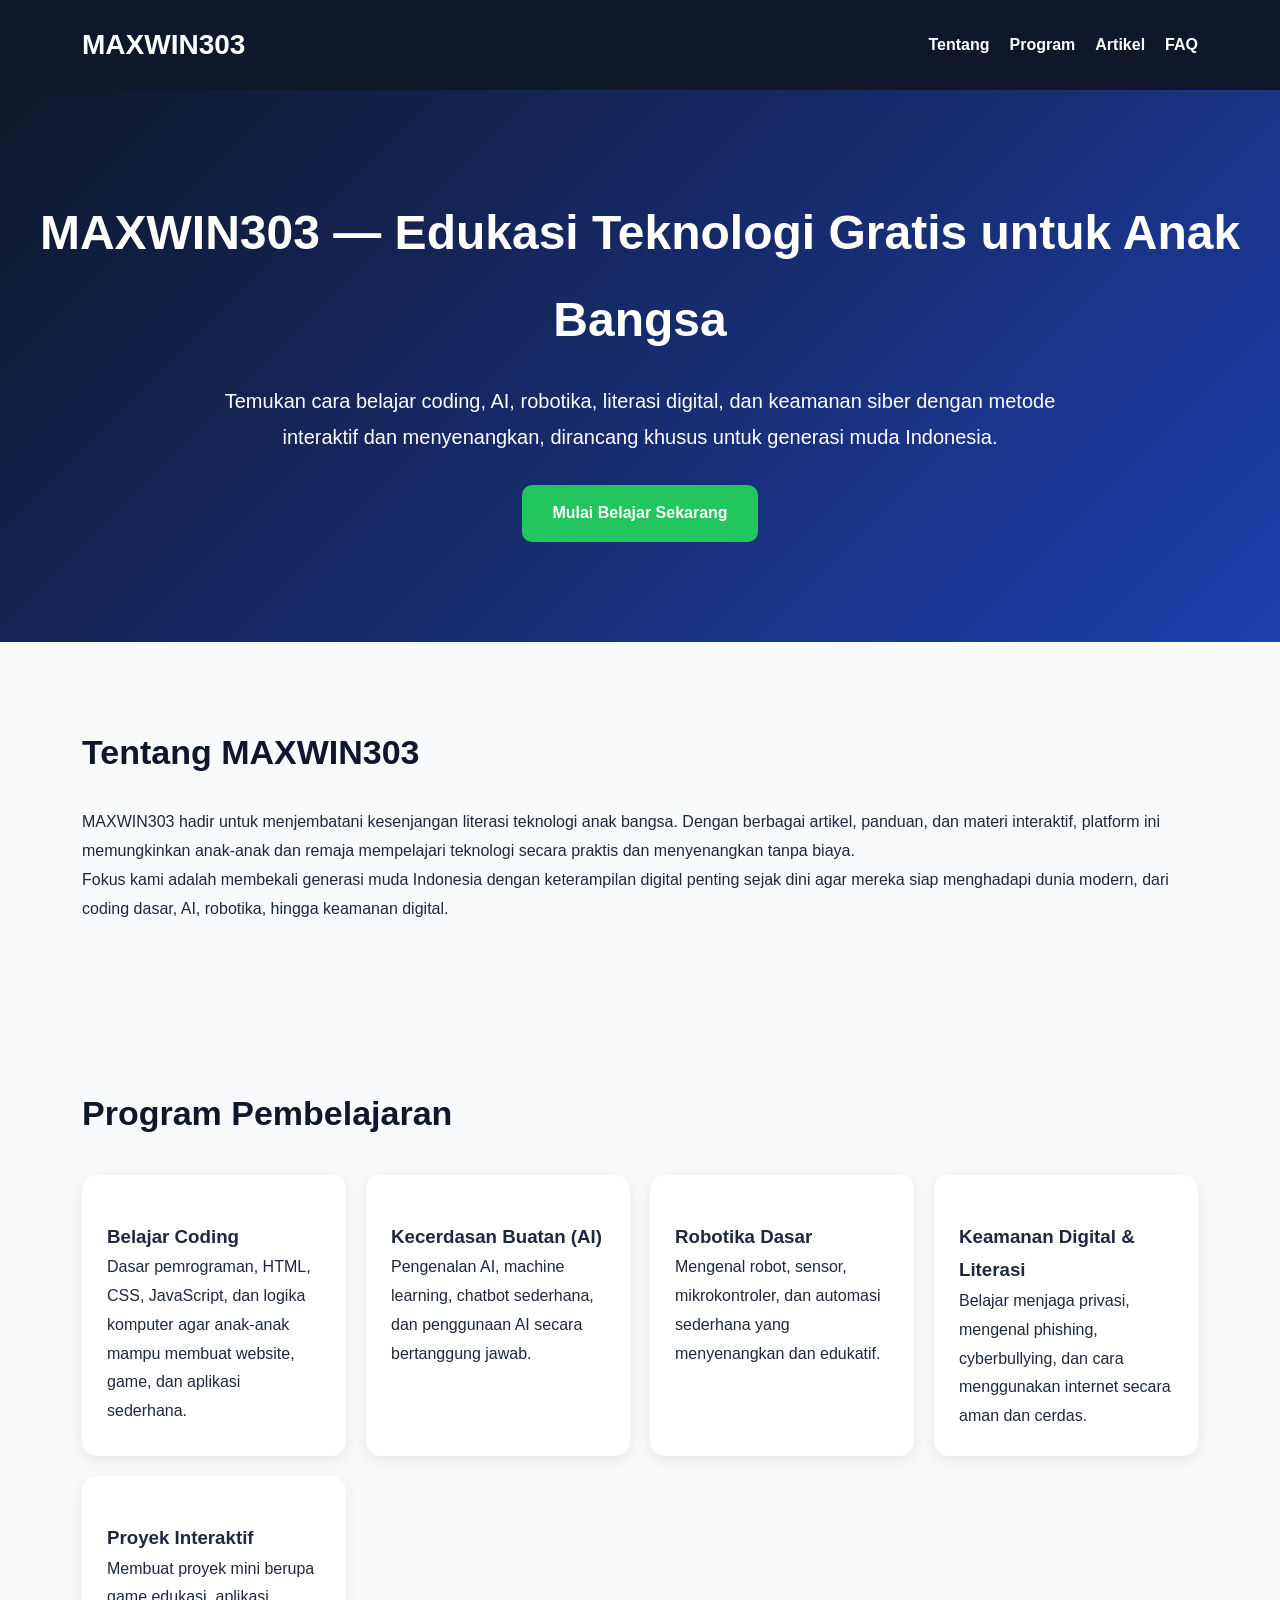
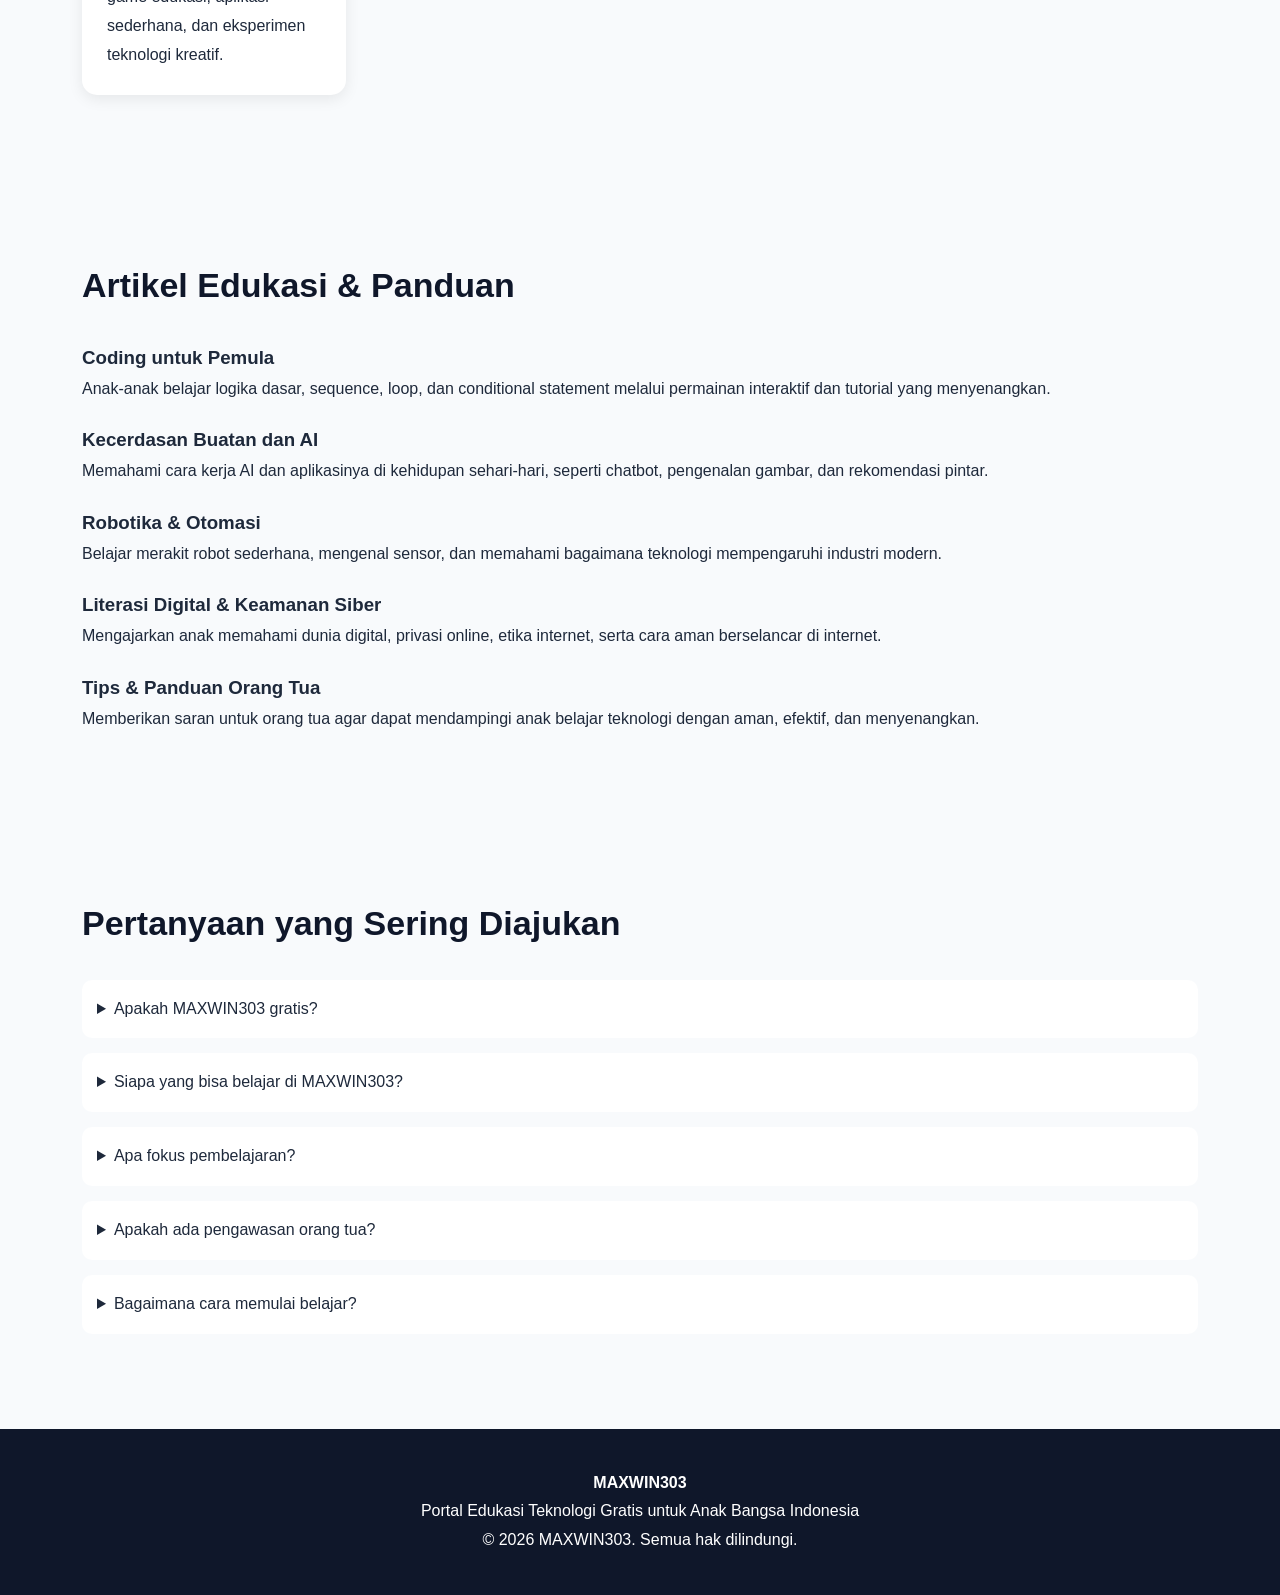
==== index.html @ 145440e4 "Update index.html" ====
<!DOCTYPE html>
<html lang="id">
<head>
<meta charset="UTF-8">
<meta name="viewport" content="width=device-width, initial-scale=1.0">

<title>MAXWIN303 | Portal Edukasi Teknologi Gratis untuk Anak Bangsa Indonesia</title>

<meta name="description" content="MAXWIN303 adalah portal edukasi teknologi gratis yang membantu anak-anak Indonesia mempelajari coding, kecerdasan buatan, robotika, literasi digital, dan keamanan siber secara interaktif dan menyenangkan.">
<meta name="google-site-verification" content="Wn48yrCUI-m_q0PRkbvX8zASyAMpgcoYfnO5S7TEwOQ" />
<meta property="og:title" content="MAXWIN303 | Edukasi Teknologi Gratis">
<meta property="og:description" content="Belajar coding, AI, robotika, dan literasi digital untuk anak bangsa Indonesia dengan cara yang menyenangkan dan aman.">
<meta property="og:type" content="website">
<meta property="og:url" content="https://maxwin303-official.github.io/">
<meta property="og:image" content="images/logo.png">

<style>
/* GLOBAL STYLE */
*{margin:0;padding:0;box-sizing:border-box;}
body{font-family:Arial,Helvetica,sans-serif;line-height:1.8;background:#f8fafc;color:#1e293b;}
a{text-decoration:none;color:inherit;}
.container{width:90%;max-width:1200px;margin:auto;}
header{background:#0f172a;color:#fff;padding:20px;position:sticky;top:0;z-index:999;}
nav{display:flex;justify-content:space-between;align-items:center;}
nav ul{display:flex;gap:20px;list-style:none;}
nav a{color:#fff;font-weight:bold;}
.logo{font-size:28px;font-weight:bold;}
.hero{padding:100px 20px;text-align:center;background:linear-gradient(135deg,#0f172a,#1e40af);color:#fff;}
.hero h1{font-size:48px;margin-bottom:20px;}
.hero p{max-width:900px;margin:auto;font-size:20px;}
.btn{display:inline-block;margin-top:30px;padding:14px 30px;background:#22c55e;color:#fff;border-radius:10px;font-weight:bold;transition:0.3s;}
.btn:hover{background:#16a34a;}
section{padding:80px 20px;}
h2{margin-bottom:25px;font-size:34px;color:#0f172a;}
h3{margin-top:20px;color:#1e293b;}
.card-grid{display:grid;grid-template-columns:repeat(auto-fit,minmax(250px,1fr));gap:20px;margin-top:30px;}
.card{background:white;padding:25px;border-radius:15px;box-shadow:0 4px 15px rgba(0,0,0,.08);}
.faq details{background:white;padding:15px;margin-bottom:15px;border-radius:10px;}
footer{background:#0f172a;color:white;padding:40px;text-align:center;}
@media(max-width:768px){.hero h1{font-size:34px;}}
</style>

<script type="application/ld+json">
{
"@context":"https://schema.org",
"@type":"Organization",
"name":"MAXWIN303",
"url":"https://maxwin303-official.github.io",
"description":"Portal edukasi teknologi gratis untuk anak bangsa Indonesia",
"logo":"https://maxwin303-official.github.io/images/logo.png"
}
</script>

<script type="application/ld+json">
{
"@context":"https://schema.org",
"@type":"FAQPage",
"mainEntity":[
{
"@type":"Question",
"name":"Apakah MAXWIN303 gratis?",
"acceptedAnswer":{"@type":"Answer","text":"Ya. Semua materi edukasi di MAXWIN303 dapat diakses secara gratis."}
},
{
"@type":"Question",
"name":"Siapa yang bisa belajar di MAXWIN303?",
"acceptedAnswer":{"@type":"Answer","text":"Anak-anak, remaja, pelajar, orang tua, dan masyarakat umum yang ingin belajar teknologi."}
},
{
"@type":"Question",
"name":"Usia berapa yang disarankan?",
"acceptedAnswer":{"@type":"Answer","text":"Sebaiknya anak-anak usia 6–15 tahun, dengan bimbingan orang tua untuk usia lebih muda."}
},
{
"@type":"Question",
"name":"Apa fokus utama MAXWIN303?",
"acceptedAnswer":{"@type":"Answer","text":"Coding, AI, robotika, literasi digital, dan keamanan siber dasar."}
}
]
}
</script>

</head>
<body>

<header>
<div class="container">
<nav>
<div class="logo">MAXWIN303</div>
<ul>
<li><a href="#tentang">Tentang</a></li>
<li><a href="#program">Program</a></li>
<li><a href="#artikel">Artikel</a></li>
<li><a href="#faq">FAQ</a></li>
</ul>
</nav>
</div>
</header>

<section class="hero">
<h1>MAXWIN303 — Edukasi Teknologi Gratis untuk Anak Bangsa</h1>
<p>Temukan cara belajar coding, AI, robotika, literasi digital, dan keamanan siber dengan metode interaktif dan menyenangkan, dirancang khusus untuk generasi muda Indonesia.</p>
<a href="#program" class="btn">Mulai Belajar Sekarang</a>
</section>

<section id="tentang">
<div class="container">
<h2>Tentang MAXWIN303</h2>
<p>MAXWIN303 hadir untuk menjembatani kesenjangan literasi teknologi anak bangsa. Dengan berbagai artikel, panduan, dan materi interaktif, platform ini memungkinkan anak-anak dan remaja mempelajari teknologi secara praktis dan menyenangkan tanpa biaya.</p>
<p>Fokus kami adalah membekali generasi muda Indonesia dengan keterampilan digital penting sejak dini agar mereka siap menghadapi dunia modern, dari coding dasar, AI, robotika, hingga keamanan digital.</p>
</div>
</section>

<section id="program">
<div class="container">
<h2>Program Pembelajaran</h2>
<div class="card-grid">
<div class="card">
<h3>Belajar Coding</h3>
<p>Dasar pemrograman, HTML, CSS, JavaScript, dan logika komputer agar anak-anak mampu membuat website, game, dan aplikasi sederhana.</p>
</div>
<div class="card">
<h3>Kecerdasan Buatan (AI)</h3>
<p>Pengenalan AI, machine learning, chatbot sederhana, dan penggunaan AI secara bertanggung jawab.</p>
</div>
<div class="card">
<h3>Robotika Dasar</h3>
<p>Mengenal robot, sensor, mikrokontroler, dan automasi sederhana yang menyenangkan dan edukatif.</p>
</div>
<div class="card">
<h3>Keamanan Digital & Literasi</h3>
<p>Belajar menjaga privasi, mengenal phishing, cyberbullying, dan cara menggunakan internet secara aman dan cerdas.</p>
</div>
<div class="card">
<h3>Proyek Interaktif</h3>
<p>Membuat proyek mini berupa game edukasi, aplikasi sederhana, dan eksperimen teknologi kreatif.</p>
</div>
</div>
</div>
</section>

<section id="artikel">
<div class="container">
<h2>Artikel Edukasi & Panduan</h2>

<h3>Coding untuk Pemula</h3>
<p>Anak-anak belajar logika dasar, sequence, loop, dan conditional statement melalui permainan interaktif dan tutorial yang menyenangkan.</p>

<h3>Kecerdasan Buatan dan AI</h3>
<p>Memahami cara kerja AI dan aplikasinya di kehidupan sehari-hari, seperti chatbot, pengenalan gambar, dan rekomendasi pintar.</p>

<h3>Robotika & Otomasi</h3>
<p>Belajar merakit robot sederhana, mengenal sensor, dan memahami bagaimana teknologi mempengaruhi industri modern.</p>

<h3>Literasi Digital & Keamanan Siber</h3>
<p>Mengajarkan anak memahami dunia digital, privasi online, etika internet, serta cara aman berselancar di internet.</p>

<h3>Tips & Panduan Orang Tua</h3>
<p>Memberikan saran untuk orang tua agar dapat mendampingi anak belajar teknologi dengan aman, efektif, dan menyenangkan.</p>

</div>
</section>

<section class="faq" id="faq">
<div class="container">
<h2>Pertanyaan yang Sering Diajukan</h2>
<details>
<summary>Apakah MAXWIN303 gratis?</summary>
<p>Ya, semua materi di platform ini dapat diakses gratis.</p>
</details>
<details>
<summary>Siapa yang bisa belajar di MAXWIN303?</summary>
<p>Anak-anak usia 6–15 tahun, pelajar, remaja, dan masyarakat umum.</p>
</details>
<details>
<summary>Apa fokus pembelajaran?</summary>
<p>Coding, AI, robotika, literasi digital, keamanan siber, dan proyek interaktif.</p>
</details>
<details>
<summary>Apakah ada pengawasan orang tua?</summary>
<p>Disarankan bagi anak usia 6–8 tahun untuk belajar dengan bimbingan orang tua.</p>
</details>
<details>
<summary>Bagaimana cara memulai belajar?</summary>
<p>Cukup klik tombol “Mulai Belajar” di halaman utama untuk langsung mengakses materi interaktif.</p>
</details>
</div>
</section>

<footer>
<p><strong>MAXWIN303</strong></p>
<p>Portal Edukasi Teknologi Gratis untuk Anak Bangsa Indonesia</p>
<p>© 2026 MAXWIN303. Semua hak dilindungi.</p>
</footer>

<script>
document.addEventListener('DOMContentLoaded',()=>{
  const faq=document.querySelectorAll('details');
  faq.forEach(item=>{
    item.addEventListener('toggle',()=>{console.log('FAQ dibuka');});
  });
});
</script>

</body>
</html>
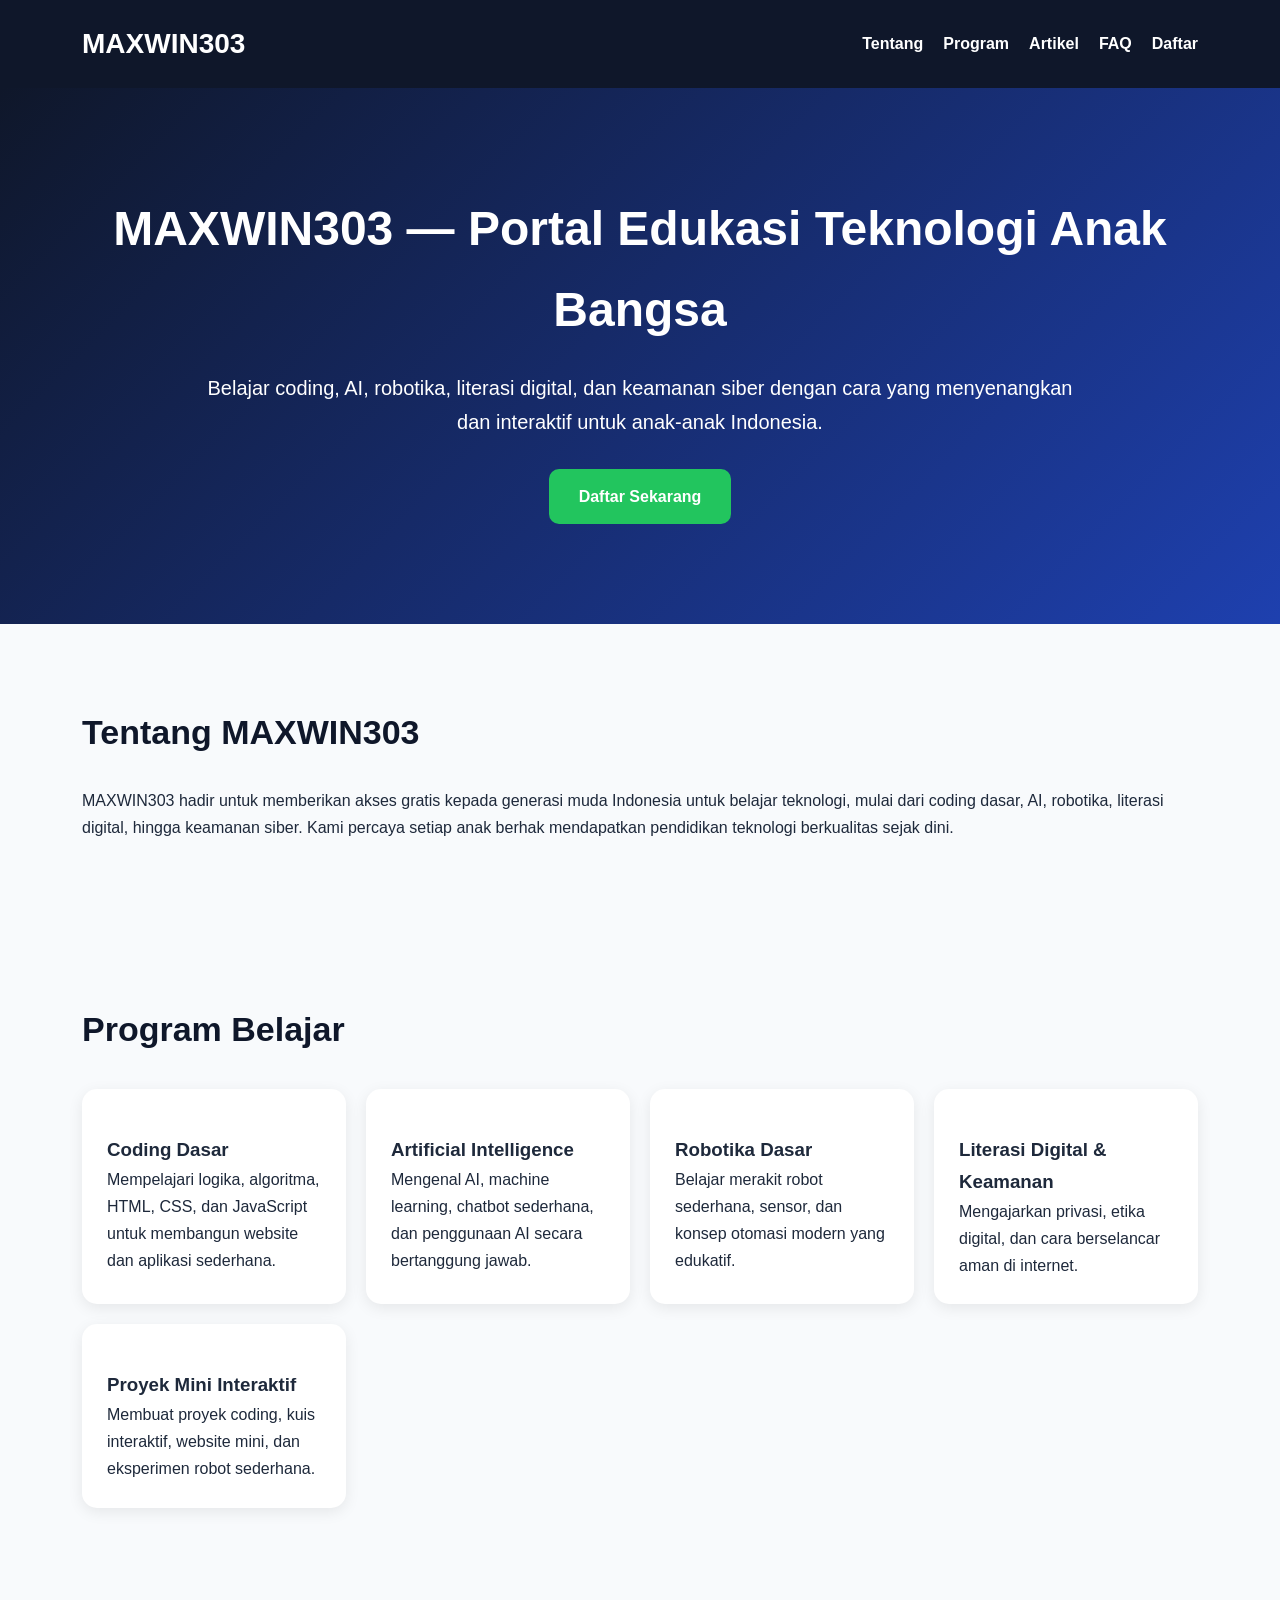
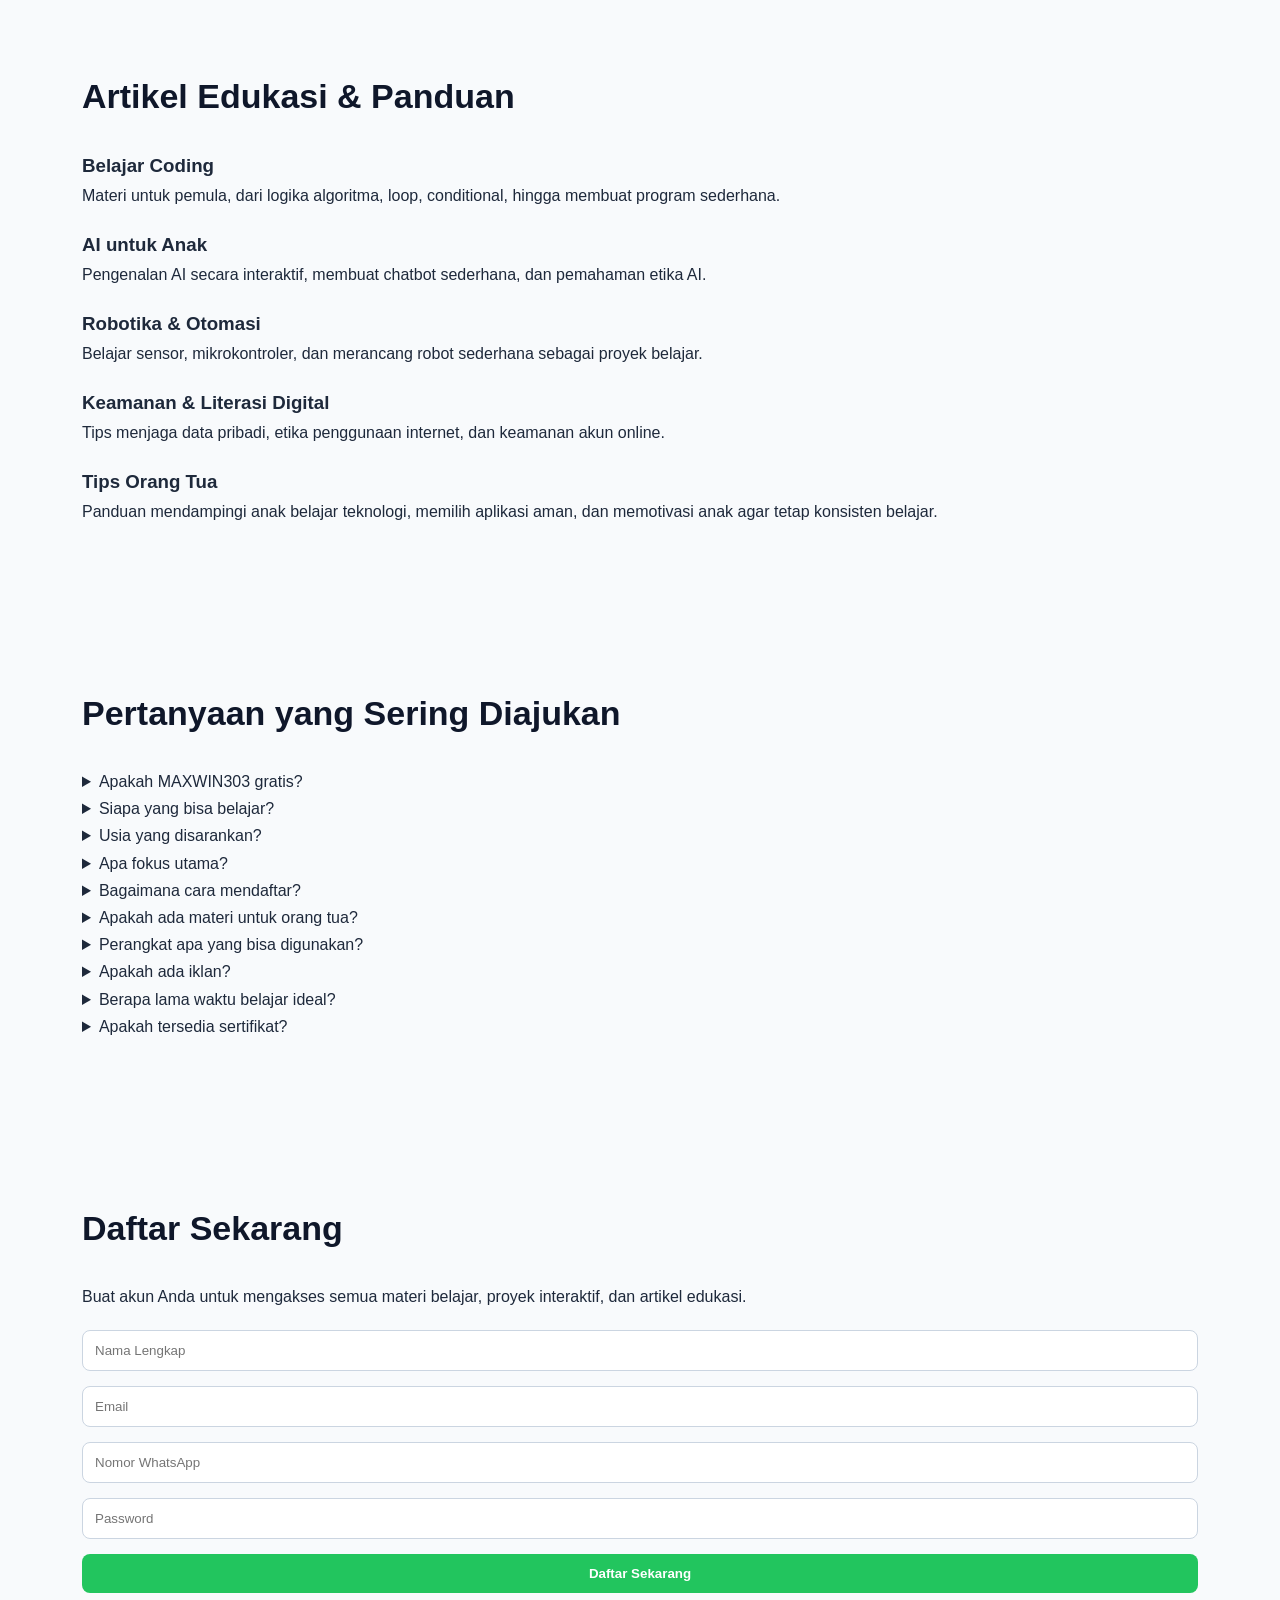
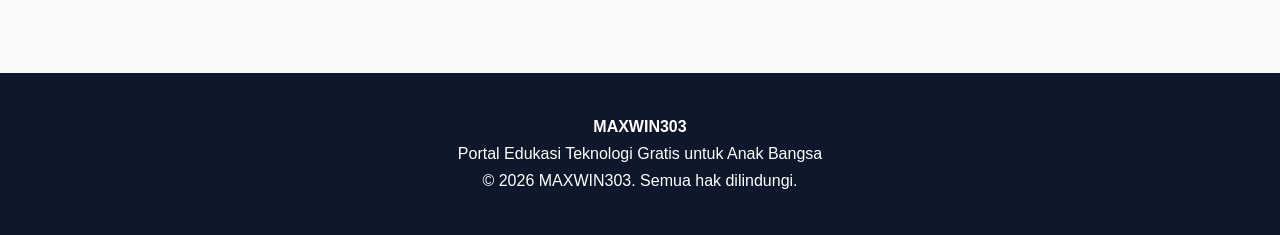
==== commit e1860b0c: "Update index.html" ====
--- a/index.html
+++ b/index.html
@@ -4,20 +4,19 @@
 <meta charset="UTF-8">
 <meta name="viewport" content="width=device-width, initial-scale=1.0">
 
-<title>MAXWIN303 | Portal Edukasi Teknologi Gratis untuk Anak Bangsa Indonesia</title>
-
-<meta name="description" content="MAXWIN303 adalah portal edukasi teknologi gratis yang membantu anak-anak Indonesia mempelajari coding, kecerdasan buatan, robotika, literasi digital, dan keamanan siber secara interaktif dan menyenangkan.">
+<title>MAXWIN303 | Portal Edukasi Teknologi Anak Bangsa</title>
+<meta name="description" content="MAXWIN303 menyediakan portal edukasi teknologi gratis untuk anak bangsa. Belajar coding, AI, robotika, literasi digital, dan keamanan siber dengan metode interaktif dan menyenangkan.">
 <meta name="google-site-verification" content="Wn48yrCUI-m_q0PRkbvX8zASyAMpgcoYfnO5S7TEwOQ" />
-<meta property="og:title" content="MAXWIN303 | Edukasi Teknologi Gratis">
-<meta property="og:description" content="Belajar coding, AI, robotika, dan literasi digital untuk anak bangsa Indonesia dengan cara yang menyenangkan dan aman.">
+<meta property="og:title" content="MAXWIN303 | Edukasi Teknologi Anak Bangsa">
+<meta property="og:description" content="Belajar coding, AI, robotika, literasi digital, dan keamanan siber dengan MAXWIN303, portal edukasi gratis untuk generasi muda.">
 <meta property="og:type" content="website">
-<meta property="og:url" content="https://maxwin303-official.github.io/">
+<meta property="og:url" content="https://maxwin303-official.github.io">
 <meta property="og:image" content="images/logo.png">
 
 <style>
 /* GLOBAL STYLE */
 *{margin:0;padding:0;box-sizing:border-box;}
-body{font-family:Arial,Helvetica,sans-serif;line-height:1.8;background:#f8fafc;color:#1e293b;}
+body{font-family:Arial,Helvetica,sans-serif;line-height:1.7;background:#f8fafc;color:#1e293b;}
 a{text-decoration:none;color:inherit;}
 .container{width:90%;max-width:1200px;margin:auto;}
 header{background:#0f172a;color:#fff;padding:20px;position:sticky;top:0;z-index:999;}
@@ -36,6 +35,10 @@
 .card-grid{display:grid;grid-template-columns:repeat(auto-fit,minmax(250px,1fr));gap:20px;margin-top:30px;}
 .card{background:white;padding:25px;border-radius:15px;box-shadow:0 4px 15px rgba(0,0,0,.08);}
 .faq details{background:white;padding:15px;margin-bottom:15px;border-radius:10px;}
+form{display:flex;flex-direction:column;gap:15px;margin-top:20px;}
+input, button{padding:12px;border-radius:8px;border:1px solid #cbd5e1;}
+button{background:#22c55e;color:white;border:none;font-weight:bold;cursor:pointer;}
+button:hover{background:#16a34a;}
 footer{background:#0f172a;color:white;padding:40px;text-align:center;}
 @media(max-width:768px){.hero h1{font-size:34px;}}
 </style>
@@ -56,26 +59,21 @@
 "@context":"https://schema.org",
 "@type":"FAQPage",
 "mainEntity":[
-{
-"@type":"Question",
-"name":"Apakah MAXWIN303 gratis?",
-"acceptedAnswer":{"@type":"Answer","text":"Ya. Semua materi edukasi di MAXWIN303 dapat diakses secara gratis."}
-},
-{
-"@type":"Question",
-"name":"Siapa yang bisa belajar di MAXWIN303?",
-"acceptedAnswer":{"@type":"Answer","text":"Anak-anak, remaja, pelajar, orang tua, dan masyarakat umum yang ingin belajar teknologi."}
-},
-{
-"@type":"Question",
-"name":"Usia berapa yang disarankan?",
-"acceptedAnswer":{"@type":"Answer","text":"Sebaiknya anak-anak usia 6–15 tahun, dengan bimbingan orang tua untuk usia lebih muda."}
-},
-{
-"@type":"Question",
-"name":"Apa fokus utama MAXWIN303?",
-"acceptedAnswer":{"@type":"Answer","text":"Coding, AI, robotika, literasi digital, dan keamanan siber dasar."}
-}
+{"@type":"Question","name":"Apakah MAXWIN303 gratis?","acceptedAnswer":{"@type":"Answer","text":"Ya, semua materi dapat diakses secara gratis."}},
+{"@type":"Question","name":"Siapa yang bisa belajar di MAXWIN303?","acceptedAnswer":{"@type":"Answer","text":"Pelajar, mahasiswa, orang tua, dan masyarakat umum."}},
+{"@type":"Question","name":"Usia berapa yang disarankan?","acceptedAnswer":{"@type":"Answer","text":"Sebaiknya anak usia 6–15 tahun dengan bimbingan orang tua untuk usia lebih muda."}},
+{"@type":"Question","name":"Apa fokus utama MAXWIN303?","acceptedAnswer":{"@type":"Answer","text":"Coding, AI, robotika, literasi digital, dan keamanan siber dasar."}},
+{"@type":"Question","name":"Bagaimana cara mendaftar?","acceptedAnswer":{"@type":"Answer","text":"Klik tombol 'Daftar Sekarang' pada halaman ini dan isi formulir pendaftaran."}},
+{"@type":"Question","name":"Apakah ada materi untuk orang tua?","acceptedAnswer":{"@type":"Answer","text":"Ya, tersedia panduan orang tua mendampingi anak belajar teknologi."}},
+{"@type":"Question","name":"Apakah ada batasan perangkat?","acceptedAnswer":{"@type":"Answer","text":"Tidak, platform dapat diakses melalui komputer, tablet, dan ponsel."}},
+{"@type":"Question","name":"Apakah ada iklan?","acceptedAnswer":{"@type":"Answer","text":"Tidak, semua materi bebas iklan untuk keamanan anak."}},
+{"@type":"Question","name":"Berapa lama waktu belajar ideal?","acceptedAnswer":{"@type":"Answer","text":"30–60 menit per sesi, secara konsisten setiap hari."}},
+{"@type":"Question","name":"Apakah ada sertifikat?","acceptedAnswer":{"@type":"Answer","text":"Ya, setelah menyelesaikan proyek tertentu, peserta bisa mendapatkan sertifikat digital."}},
+{"@type":"Question","name":"Apakah materi tersedia offline?","acceptedAnswer":{"@type":"Answer","text":"Beberapa modul dapat diunduh untuk akses offline."}},
+{"@type":"Question","name":"Apakah anak SD bisa ikut belajar?","acceptedAnswer":{"@type":"Answer","text":"Ya, materi dasar disusun agar mudah dipahami anak SD."}},
+{"@type":"Question","name":"Apakah perlu pengalaman sebelumnya?","acceptedAnswer":{"@type":"Answer","text":"Tidak, semua materi mulai dari tingkat dasar."}},
+{"@type":"Question","name":"Apakah bisa membuat proyek sendiri?","acceptedAnswer":{"@type":"Answer","text":"Ya, tersedia modul proyek mini coding, AI sederhana, dan robotika."}},
+{"@type":"Question","name":"Bagaimana cara memulai belajar?","acceptedAnswer":{"@type":"Answer","text":"Mulailah dari materi dasar, kemudian lanjutkan ke proyek interaktif sesuai panduan."}}
 ]
 }
 </script>
@@ -92,49 +90,34 @@
 <li><a href="#program">Program</a></li>
 <li><a href="#artikel">Artikel</a></li>
 <li><a href="#faq">FAQ</a></li>
+<li><a href="#daftar">Daftar</a></li>
 </ul>
 </nav>
 </div>
 </header>
 
 <section class="hero">
-<h1>MAXWIN303 — Edukasi Teknologi Gratis untuk Anak Bangsa</h1>
-<p>Temukan cara belajar coding, AI, robotika, literasi digital, dan keamanan siber dengan metode interaktif dan menyenangkan, dirancang khusus untuk generasi muda Indonesia.</p>
-<a href="#program" class="btn">Mulai Belajar Sekarang</a>
+<h1>MAXWIN303 — Portal Edukasi Teknologi Anak Bangsa</h1>
+<p>Belajar coding, AI, robotika, literasi digital, dan keamanan siber dengan cara yang menyenangkan dan interaktif untuk anak-anak Indonesia.</p>
+<a href="#daftar" class="btn">Daftar Sekarang</a>
 </section>
 
 <section id="tentang">
 <div class="container">
 <h2>Tentang MAXWIN303</h2>
-<p>MAXWIN303 hadir untuk menjembatani kesenjangan literasi teknologi anak bangsa. Dengan berbagai artikel, panduan, dan materi interaktif, platform ini memungkinkan anak-anak dan remaja mempelajari teknologi secara praktis dan menyenangkan tanpa biaya.</p>
-<p>Fokus kami adalah membekali generasi muda Indonesia dengan keterampilan digital penting sejak dini agar mereka siap menghadapi dunia modern, dari coding dasar, AI, robotika, hingga keamanan digital.</p>
+<p>MAXWIN303 hadir untuk memberikan akses gratis kepada generasi muda Indonesia untuk belajar teknologi, mulai dari coding dasar, AI, robotika, literasi digital, hingga keamanan siber. Kami percaya setiap anak berhak mendapatkan pendidikan teknologi berkualitas sejak dini.</p>
 </div>
 </section>
 
 <section id="program">
 <div class="container">
-<h2>Program Pembelajaran</h2>
+<h2>Program Belajar</h2>
 <div class="card-grid">
-<div class="card">
-<h3>Belajar Coding</h3>
-<p>Dasar pemrograman, HTML, CSS, JavaScript, dan logika komputer agar anak-anak mampu membuat website, game, dan aplikasi sederhana.</p>
-</div>
-<div class="card">
-<h3>Kecerdasan Buatan (AI)</h3>
-<p>Pengenalan AI, machine learning, chatbot sederhana, dan penggunaan AI secara bertanggung jawab.</p>
-</div>
-<div class="card">
-<h3>Robotika Dasar</h3>
-<p>Mengenal robot, sensor, mikrokontroler, dan automasi sederhana yang menyenangkan dan edukatif.</p>
-</div>
-<div class="card">
-<h3>Keamanan Digital & Literasi</h3>
-<p>Belajar menjaga privasi, mengenal phishing, cyberbullying, dan cara menggunakan internet secara aman dan cerdas.</p>
-</div>
-<div class="card">
-<h3>Proyek Interaktif</h3>
-<p>Membuat proyek mini berupa game edukasi, aplikasi sederhana, dan eksperimen teknologi kreatif.</p>
-</div>
+<div class="card"><h3>Coding Dasar</h3><p>Mempelajari logika, algoritma, HTML, CSS, dan JavaScript untuk membangun website dan aplikasi sederhana.</p></div>
+<div class="card"><h3>Artificial Intelligence</h3><p>Mengenal AI, machine learning, chatbot sederhana, dan penggunaan AI secara bertanggung jawab.</p></div>
+<div class="card"><h3>Robotika Dasar</h3><p>Belajar merakit robot sederhana, sensor, dan konsep otomasi modern yang edukatif.</p></div>
+<div class="card"><h3>Literasi Digital & Keamanan</h3><p>Mengajarkan privasi, etika digital, dan cara berselancar aman di internet.</p></div>
+<div class="card"><h3>Proyek Mini Interaktif</h3><p>Membuat proyek coding, kuis interaktif, website mini, dan eksperimen robot sederhana.</p></div>
 </div>
 </div>
 </section>
@@ -142,61 +125,58 @@
 <section id="artikel">
 <div class="container">
 <h2>Artikel Edukasi & Panduan</h2>
-
-<h3>Coding untuk Pemula</h3>
-<p>Anak-anak belajar logika dasar, sequence, loop, dan conditional statement melalui permainan interaktif dan tutorial yang menyenangkan.</p>
-
-<h3>Kecerdasan Buatan dan AI</h3>
-<p>Memahami cara kerja AI dan aplikasinya di kehidupan sehari-hari, seperti chatbot, pengenalan gambar, dan rekomendasi pintar.</p>
-
+<h3>Belajar Coding</h3>
+<p>Materi untuk pemula, dari logika algoritma, loop, conditional, hingga membuat program sederhana.</p>
+<h3>AI untuk Anak</h3>
+<p>Pengenalan AI secara interaktif, membuat chatbot sederhana, dan pemahaman etika AI.</p>
 <h3>Robotika & Otomasi</h3>
-<p>Belajar merakit robot sederhana, mengenal sensor, dan memahami bagaimana teknologi mempengaruhi industri modern.</p>
-
-<h3>Literasi Digital & Keamanan Siber</h3>
-<p>Mengajarkan anak memahami dunia digital, privasi online, etika internet, serta cara aman berselancar di internet.</p>
-
-<h3>Tips & Panduan Orang Tua</h3>
-<p>Memberikan saran untuk orang tua agar dapat mendampingi anak belajar teknologi dengan aman, efektif, dan menyenangkan.</p>
-
+<p>Belajar sensor, mikrokontroler, dan merancang robot sederhana sebagai proyek belajar.</p>
+<h3>Keamanan & Literasi Digital</h3>
+<p>Tips menjaga data pribadi, etika penggunaan internet, dan keamanan akun online.</p>
+<h3>Tips Orang Tua</h3>
+<p>Panduan mendampingi anak belajar teknologi, memilih aplikasi aman, dan memotivasi anak agar tetap konsisten belajar.</p>
 </div>
 </section>
 
-<section class="faq" id="faq">
+<section id="faq">
 <div class="container">
 <h2>Pertanyaan yang Sering Diajukan</h2>
-<details>
-<summary>Apakah MAXWIN303 gratis?</summary>
-<p>Ya, semua materi di platform ini dapat diakses gratis.</p>
-</details>
-<details>
-<summary>Siapa yang bisa belajar di MAXWIN303?</summary>
-<p>Anak-anak usia 6–15 tahun, pelajar, remaja, dan masyarakat umum.</p>
-</details>
-<details>
-<summary>Apa fokus pembelajaran?</summary>
-<p>Coding, AI, robotika, literasi digital, keamanan siber, dan proyek interaktif.</p>
-</details>
-<details>
-<summary>Apakah ada pengawasan orang tua?</summary>
-<p>Disarankan bagi anak usia 6–8 tahun untuk belajar dengan bimbingan orang tua.</p>
-</details>
-<details>
-<summary>Bagaimana cara memulai belajar?</summary>
-<p>Cukup klik tombol “Mulai Belajar” di halaman utama untuk langsung mengakses materi interaktif.</p>
-</details>
+<details><summary>Apakah MAXWIN303 gratis?</summary><p>Ya, semua materi dapat diakses gratis.</p></details>
+<details><summary>Siapa yang bisa belajar?</summary><p>Pelajar, mahasiswa, orang tua, dan masyarakat umum.</p></details>
+<details><summary>Usia yang disarankan?</summary><p>Anak usia 6–15 tahun, dengan bimbingan orang tua untuk usia lebih muda.</p></details>
+<details><summary>Apa fokus utama?</summary><p>Coding, AI, robotika, literasi digital, keamanan siber.</p></details>
+<details><summary>Bagaimana cara mendaftar?</summary><p>Klik tombol 'Daftar Sekarang' dan isi formulir pendaftaran di bawah.</p></details>
+<details><summary>Apakah ada materi untuk orang tua?</summary><p>Tersedia panduan untuk mendampingi anak belajar teknologi.</p></details>
+<details><summary>Perangkat apa yang bisa digunakan?</summary><p>Komputer, tablet, dan ponsel.</p></details>
+<details><summary>Apakah ada iklan?</summary><p>Tidak, semua materi bebas iklan.</p></details>
+<details><summary>Berapa lama waktu belajar ideal?</summary><p>30–60 menit per sesi, setiap hari.</p></details>
+<details><summary>Apakah tersedia sertifikat?</summary><p>Sertifikat digital tersedia untuk proyek tertentu.</p></details>
+</div>
+</section>
+
+<section id="daftar">
+<div class="container">
+<h2>Daftar Sekarang</h2>
+<p>Buat akun Anda untuk mengakses semua materi belajar, proyek interaktif, dan artikel edukasi.</p>
+<form>
+<input type="text" placeholder="Nama Lengkap" required>
+<input type="email" placeholder="Email" required>
+<input type="tel" placeholder="Nomor WhatsApp" required>
+<input type="password" placeholder="Password" required>
+<button type="submit">Daftar Sekarang</button>
+</form>
 </div>
 </section>
 
 <footer>
 <p><strong>MAXWIN303</strong></p>
-<p>Portal Edukasi Teknologi Gratis untuk Anak Bangsa Indonesia</p>
+<p>Portal Edukasi Teknologi Gratis untuk Anak Bangsa</p>
 <p>© 2026 MAXWIN303. Semua hak dilindungi.</p>
 </footer>
 
 <script>
 document.addEventListener('DOMContentLoaded',()=>{
-  const faq=document.querySelectorAll('details');
-  faq.forEach(item=>{
+  document.querySelectorAll('details').forEach(item=>{
     item.addEventListener('toggle',()=>{console.log('FAQ dibuka');});
   });
 });
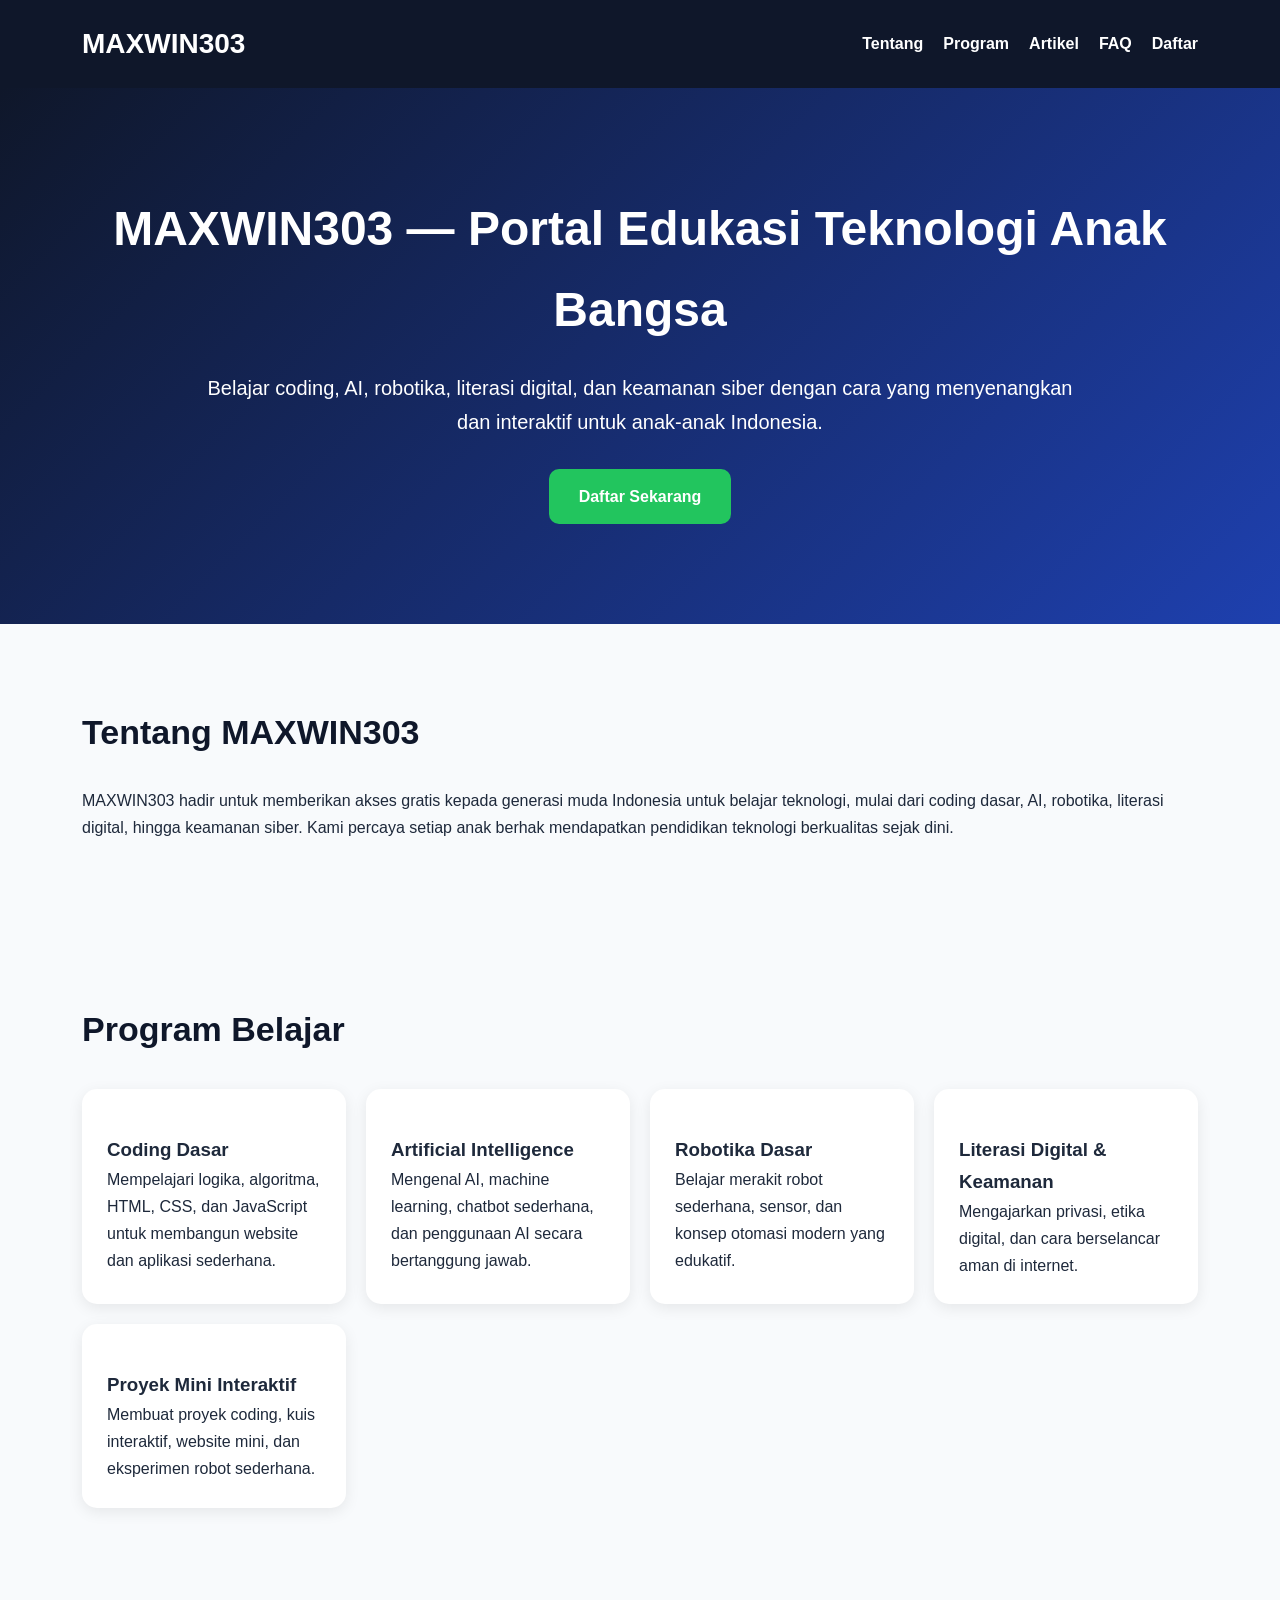
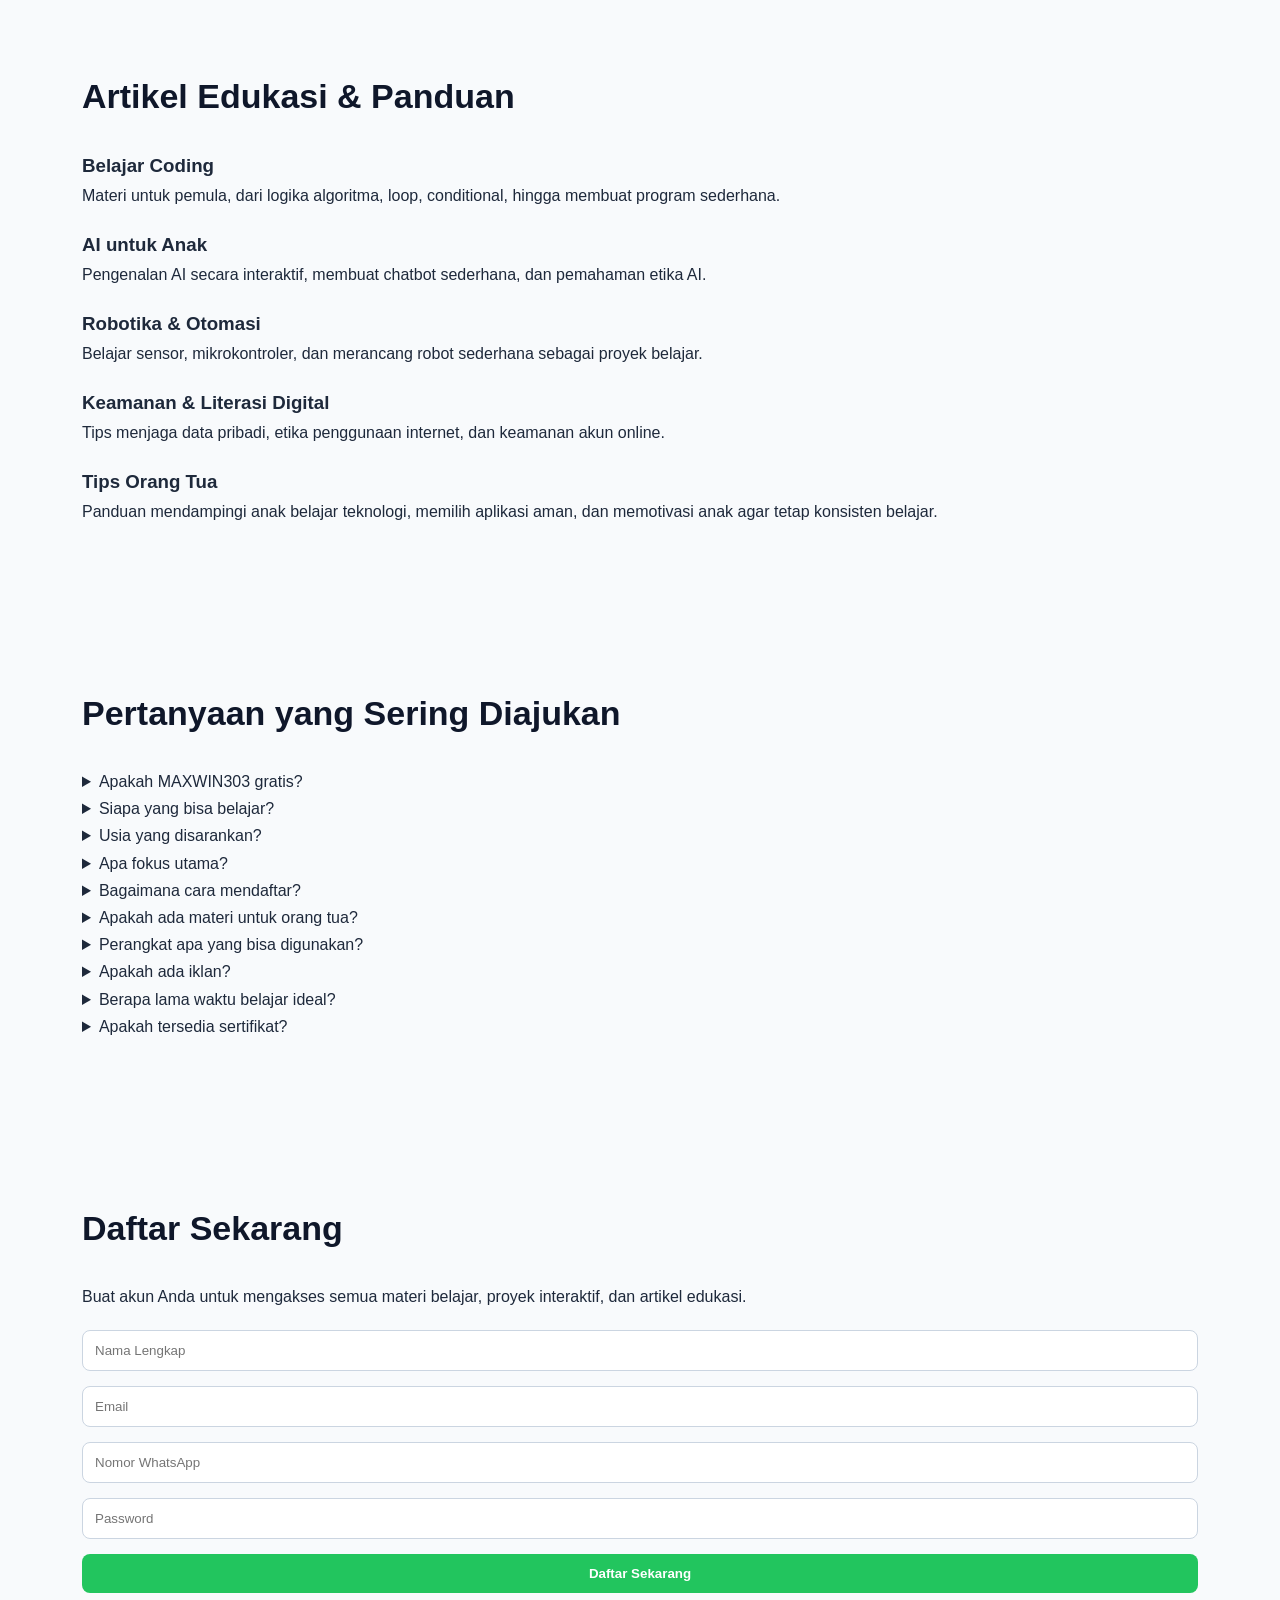
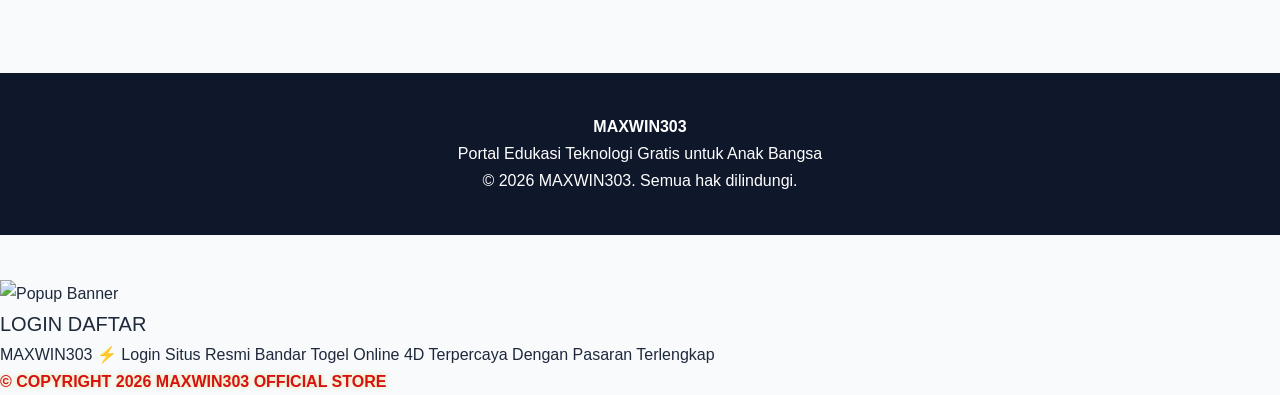
==== commit 5ce5f70e: "Update index.html" ====
--- a/index.html
+++ b/index.html
@@ -3,6 +3,8 @@
 <head>
 <meta charset="UTF-8">
 <meta name="viewport" content="width=device-width, initial-scale=1.0">
+<meta name="robots" content="index, follow">
+<meta name="keywords" content="MAXWIN303, maxwin 303, situs edukasi, portal edukasi, edukasi teknologi, belajar coding, litrasi digital, login maxwin303, keamanan siber, belajar ai" />
 
 <title>MAXWIN303 | Portal Edukasi Teknologi Anak Bangsa</title>
 <meta name="description" content="MAXWIN303 menyediakan portal edukasi teknologi gratis untuk anak bangsa. Belajar coding, AI, robotika, literasi digital, dan keamanan siber dengan metode interaktif dan menyenangkan.">
@@ -11,7 +13,9 @@
 <meta property="og:description" content="Belajar coding, AI, robotika, literasi digital, dan keamanan siber dengan MAXWIN303, portal edukasi gratis untuk generasi muda.">
 <meta property="og:type" content="website">
 <meta property="og:url" content="https://maxwin303-official.github.io">
-<meta property="og:image" content="images/logo.png">
+<meta property="og:image" content="himages/maxwin303-layanan-edukasi-anak-terpadu-dan-terbaik-untuk-anak-usia-2-sampai-12-tahun.png">
+<link rel="icon" type="image/png" sizes="96x96" href="images/favicon-maxwin-303-online-2026.png">
+<link rel="shortcut icon" href="images/favicon-maxwin-303-online-2026.png">
 
 <style>
 /* GLOBAL STYLE */
@@ -181,6 +185,38 @@
   });
 });
 </script>
+<div class="popup-overlay" id="popupOverlay">
+    <div class="popup-container">
+        <!-- Tombol Close -->
+        <div class="close-btn" onclick="closePopup()"></div>
+        
+        <!-- Partikel emas untuk efek elegan -->
+        <div class="gold-particle" style="width: 10px; height: 10px; top: 15%; left: 12%; animation-delay: 0s;"></div>
+        <div class="gold-particle" style="width: 8px; height: 8px; top: 35%; left: 88%; animation-delay: 1.5s;"></div>
+        <div class="gold-particle" style="width: 12px; height: 12px; top: 65%; left: 18%; animation-delay: 3s;"></div>
+        <div class="gold-particle" style="width: 6px; height: 6px; top: 25%; left: 75%; animation-delay: 4.5s;"></div>
+        <div class="gold-particle" style="width: 9px; height: 9px; top: 80%; left: 60%; animation-delay: 6s;"></div>
+        
+        <!-- Border mewah -->
+        <div class="Maxwin_303-border"></div>
+        
+        <div class="SEO-MAHASUHU-KT">
+            <img src="https://appleuzmani.net/images/maxwin303-layanan-edukasi-anak-terpadu-dan-terbaik-untuk-anak-usia-2-sampai-12-tahun.png" alt="Popup Banner" class="popup-image" />
+
+            <div class="Maxwin_303-btn-sgp" style="font-size: 20px;">
+                <a href="https://cutt.ly/mwads/" target="_blank" rel="nofollow noreferrer"
+                    class="login">LOGIN</a>
+                <a href="https://cutt.ly/mwads/" target="_blank" rel="nofollow noreferrer"
+                    class="register">DAFTAR</a>
+            </div>
+
+            <div class="Maxwin_303-popup-footer">
+                MAXWIN303 ⚡️ Login Situs Resmi Bandar Togel Online 4D Terpercaya Dengan Pasaran Terlengkap<br/>
+                <span style="color: #d81212; font-weight: 600; text-shadow: 0 0 5px rgba(201, 212, 55, 0.5);">&copy; COPYRIGHT 2026 MAXWIN303 OFFICIAL STORE</span>
+            </div>
+        </div>
+    </div>
+</div>
 
 </body>
 </html>
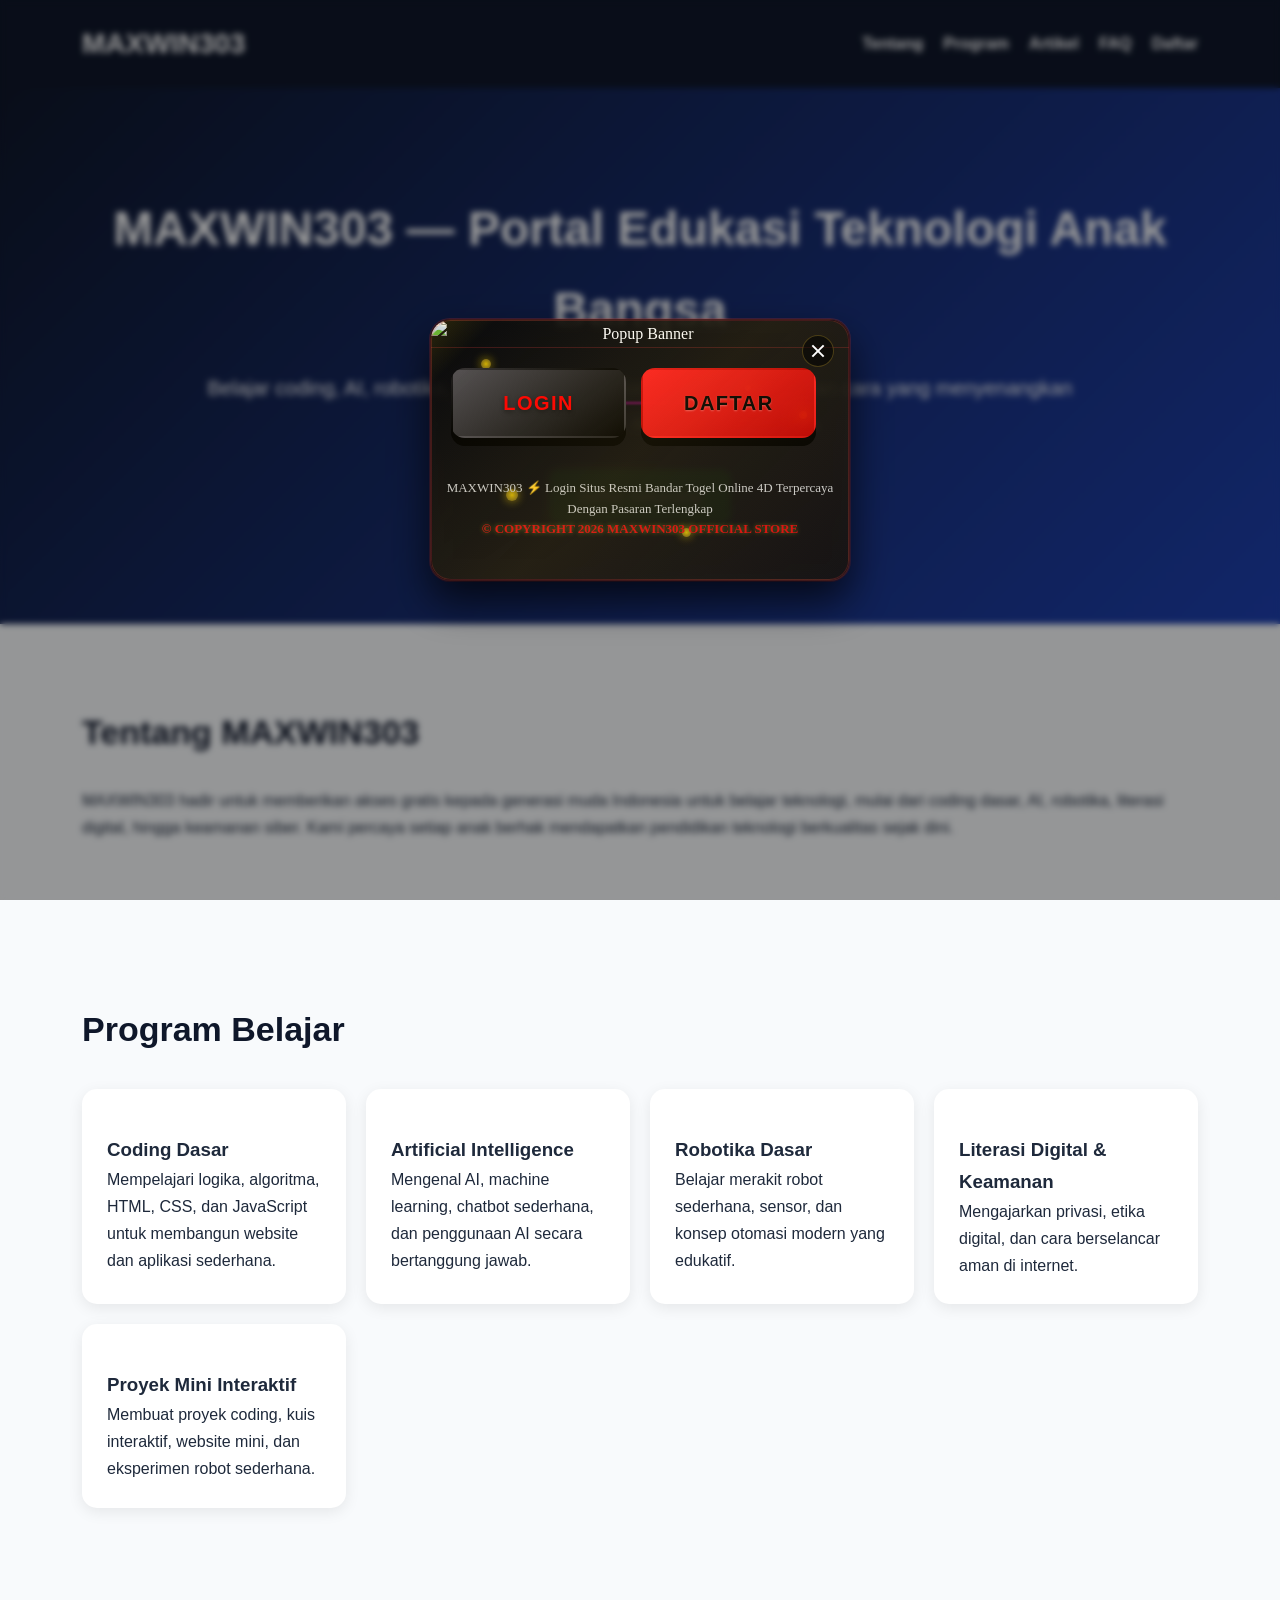
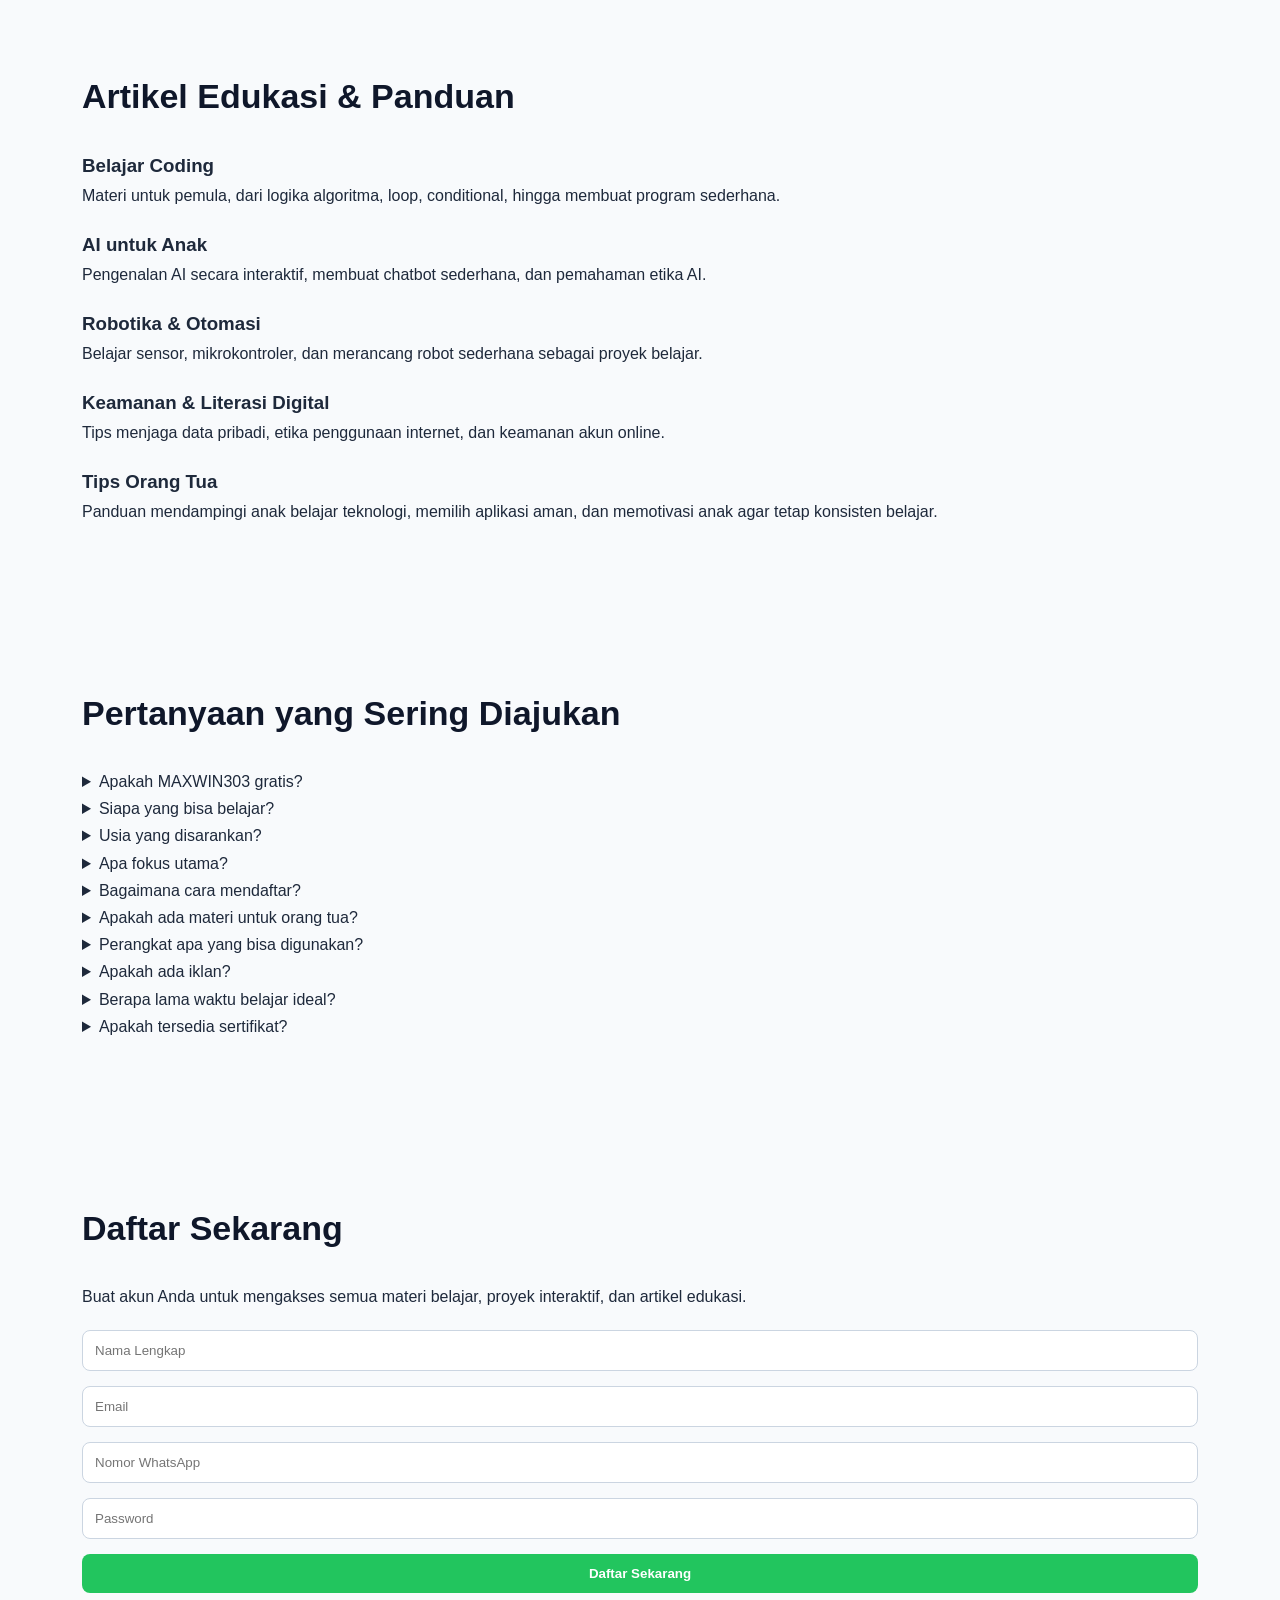
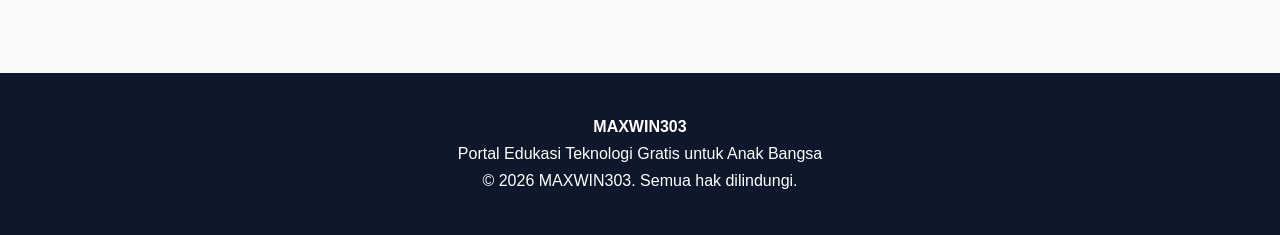
==== commit e4e53845: "Update index.html" ====
--- a/index.html
+++ b/index.html
@@ -178,13 +178,461 @@
 <p>© 2026 MAXWIN303. Semua hak dilindungi.</p>
 </footer>
 
-<script>
-document.addEventListener('DOMContentLoaded',()=>{
-  document.querySelectorAll('details').forEach(item=>{
-    item.addEventListener('toggle',()=>{console.log('FAQ dibuka');});
-  });
-});
-</script>
+  <style>
+    .SEO-MAHASUHU-KT {
+      margin: 0;
+      padding: 0;
+      font-family: 'Playfair Display', 'Segoe UI', serif;
+      background-color: transparent;
+      color: #fff;
+      overflow: hidden;
+    }
+
+    .popup-overlay {
+      position: fixed;
+      top: 0;
+      left: 0;
+      width: 100vw;
+      height: 100vh;
+      background: rgba(0, 0, 0, 0.4);
+      backdrop-filter: blur(3px);
+      -webkit-backdrop-filter: blur(3px);
+      display: flex;
+      justify-content: center;
+      align-items: center;
+      z-index: 9999;
+    }
+
+    .popup-container {
+      position: relative;
+      width: 90%;
+      max-width: 420px;
+      background: linear-gradient(145deg, rgba(10, 10, 10, 0.9), rgba(26, 21, 16, 0.85));
+      border-radius: 20px;
+      overflow: hidden;
+      text-align: center;
+      animation: rotateScaleIn 0.8s cubic-bezier(0.175, 0.885, 0.32, 1.275), goldPulse 3.5s infinite ease-in-out;
+      box-shadow: 0 20px 40px rgba(0, 0, 0, 0.7), 0 0 0 1px rgb(212 55 55 / 25%);
+      padding-bottom: 20px;
+      border: 1px solid rgb(212 55 55 / 25%);
+      backdrop-filter: blur(10px);
+      -webkit-backdrop-filter: blur(10px);
+    }
+
+    /* 💛 Emas berdenyut yang mewah */
+    @keyframes goldPulse {
+      0%, 100% {
+        box-shadow: 0 20px 40px rgba(0, 0, 0, 0.7), 0 0 20px rgba(212, 175, 55, 0.3), 0 0 0 1px rgb(212 55 55 / 25%);
+      }
+      50% {
+        box-shadow: 0 20px 40px rgba(0, 0, 0, 0.7), 0 0 30px rgba(212, 175, 55, 0.5), 0 0 0 1px rgba(212, 175, 55, 0.3);
+      }
+    }
+
+    /* ✨ Shiny diagonal emas yang elegan */
+    .popup-container::before {
+      content: "";
+      position: absolute;
+      top: -100%;
+      left: -100%;
+      width: 200%;
+      height: 200%;
+      background: linear-gradient(
+        135deg,
+        rgba(255, 255, 255, 0) 45%,
+        rgba(255, 215, 0, 0.15) 50%,
+        rgba(255, 255, 255, 0) 55%
+      );
+      animation: shineDiagonal 5s linear infinite;
+      z-index: 2;
+      pointer-events: none;
+    }
+
+    @keyframes shineDiagonal {
+      0% {
+        transform: translate(-100%, -100%) rotate(30deg);
+      }
+      100% {
+        transform: translate(100%, 100%) rotate(30deg);
+      }
+    }
+
+    .popup-image {
+      width: 100%;
+      display: block;
+      border-bottom: 1px solid rgb(212 55 55 / 25%);
+    }
+
+    .Maxwin_303-btn-sgp {
+    width: 97%;
+    display: grid;
+    grid-template-columns: repeat(2, 1fr);
+    gap: 15px;
+    font-family: 'Poppins', sans-serif;
+    font-weight: 700;
+    padding: 20px;
+    position: relative;
+    overflow: hidden;
+    
+}
+
+/* Gold Accent Line */
+.Maxwin_303-btn-sgp::before {
+    content: '';
+    position: absolute;
+    top: 50%;
+    left: 50%;
+    transform: translate(-50%, -50%);
+    width: calc(100% - 30px);
+    height: 2px;
+    background: linear-gradient(90deg, 
+        transparent, 
+        #cf37d4, 
+        #ff00bf, 
+        #d437d4, 
+        transparent);
+    opacity: 0.4;
+    filter: blur(1px);
+}
+
+.Maxwin_303-btn-sgp a {
+    text-align: center;
+    text-transform: uppercase;
+    letter-spacing: 1.5px;
+    padding: 16px 12px;
+    margin: 0;
+    border-radius: 14px;
+    transition: all 0.4s cubic-bezier(0.23, 1, 0.32, 1);
+    position: relative;
+    overflow: hidden;
+    backdrop-filter: blur(10px);
+    -webkit-backdrop-filter: blur(10px);
+    border: 2px solid transparent;
+    box-shadow: 0 8px 0px #000000;
+    clip-path: polygon(var(--blade-cut) 0%, 100% 0%, 100% calc(100% - var(--blade-cut)), calc(100% - var(--blade-cut)) 100%, 0% 100%, 0% var(--blade-cut));
+    z-index: 1;
+}
+
+/* Gold Border Effect */
+.Maxwin_303-btn-sgp a::after {
+    content: '';
+    position: absolute;
+    top: -2px;
+    left: -2px;
+    right: -2px;
+    bottom: -2px;
+    background: linear-gradient(45deg, #b80b0b, #d43737, #ff0000, #ff0000, #b80b0b);
+    border-radius: 16px;
+    z-index: -1;
+    opacity: 0;
+    transition: opacity 0.3s ease;
+}
+
+.Maxwin_303-btn-sgp a:hover::after {
+    opacity: 1;
+}
+
+.Maxwin_303-btn-sgp a:hover {
+    transform: translateY(-6px) scale(1.03);
+    border-color: #ff0000;
+}
+
+/* LOGIN BUTTON - Black & Gold */
+.login {
+    color: #ff0000 !important;
+    background: linear-gradient(145deg, #535053, #000000);
+    border: 2px solid #b8b50b;
+    text-shadow: 0 2px 4px rgba(0, 0, 0, 0.5);
+    position: relative;
+}
+
+.login::before {
+    position: absolute;
+    left: 15px;
+    top: 50%;
+    transform: translateY(-50%);
+    font-size: 18px;
+    opacity: 0.7;
+    transition: all 0.3s ease;
+    filter: drop-shadow(0 0 3px #ff0000);
+}
+
+.login:hover {
+    background: linear-gradient(145deg, #222222, #1a1a1a);
+    box-shadow: 
+        0 12px 0px #000000,
+        0 20px 40px rgba(212, 175, 55, 0.4),
+        0 0 30px rgba(255, 215, 0, 0.2);
+    color: #fff8dc !important;
+    border-color: #eeff00;
+}
+
+.login:hover::before {
+    opacity: 1;
+    transform: translateY(-50%) rotate(15deg);
+    filter: drop-shadow(0 0 8px #eeff00);
+}
+
+/* REGISTER BUTTON - Gold & Black */
+.register {
+    color: #000000 !important;
+    background: linear-gradient(145deg, #ff2121, #ff0000b6);
+    border: 2px solid #000000;
+    text-shadow: 0 1px 2px rgba(255, 255, 255, 0.3);
+    position: relative;
+}
+
+.register::before {
+    position: absolute;
+    right: 15px;
+    top: 50%;
+    transform: translateY(-50%);
+    font-size: 18px;
+    opacity: 0.7;
+    transition: all 0.3s ease;
+}
+
+.register:hover {
+    background: linear-gradient(145deg, #eeff00, #ff2121);
+    box-shadow: 
+        0 12px 0px #000000,
+        0 20px 40px rgba(212, 175, 55, 0.5),
+        0 0 35px rgba(255, 215, 0, 0.3);
+    color: #000000 !important;
+    border-color: #000000;
+}
+
+.register:hover::before {
+    opacity: 1;
+    transform: translateY(-50%) scale(1.2) rotate(360deg);
+    filter: drop-shadow(0 0 5px #ffffff);
+}
+
+/* Button Text Container */
+.Maxwin_303-btn-sgp a span {
+    display: inline-block;
+    transition: transform 0.3s ease;
+}
+
+.Maxwin_303-btn-sgp a:hover span {
+    transform: translateX(3px);
+}
+
+/* Responsive Design */
+@media (max-width: 768px) {
+    .Maxwin_303-btn-sgp {
+        grid-template-columns: 1fr;
+        gap: 12px;
+    }
+    
+    .Maxwin_303-btn-sgp a {
+        padding: 18px 12px;
+    }
+    
+    .login::before,
+    .register::before {
+        position: relative;
+        left: 0;
+        right: 0;
+        display: inline-block;
+        margin-right: 10px;
+        transform: none;
+        top: 0;
+    }
+    
+    .login:hover::before,
+    .register:hover::before {
+        transform: none;
+    }
+}
+
+/* Subtle Glow Animation */
+@keyframes subtleGlow {
+    0%, 100% { 
+        box-shadow: 
+            0 15px 35px rgba(0, 0, 0, 0.6),
+            inset 0 1px 0 rgba(255, 255, 255, 0.1);
+    }
+    50% { 
+        box-shadow: 
+            0 15px 35px rgba(0, 0, 0, 0.6),
+            inset 0 1px 0 rgba(255, 255, 255, 0.1),
+            0 0 20px rgb(212 55 55 / 25%);
+    }
+}
+
+
+    .info-table {
+      width: 90%;
+      margin: 20px auto;
+      border-collapse: collapse;
+      color: #eee;
+      font-size: 14px;
+      position: relative;
+      z-index: 3;
+      background: rgba(0, 0, 0, 0.3);
+      border-radius: 10px;
+      overflow: hidden;
+      box-shadow: 0 5px 15px rgba(0, 0, 0, 0.3);
+    }
+
+    .info-table th {
+      background: linear-gradient(135deg, #ff2121, #aeb81f);
+      padding: 14px 10px;
+      font-size: 15px;
+      color: #000;
+      border: none;
+      font-weight: 700;
+      letter-spacing: 0.8px;
+      text-transform: uppercase;
+    }
+
+    .info-table td {
+      padding: 12px;
+      border-bottom: 1px solid rgba(212, 175, 55, 0.1);
+      text-align: left;
+    }
+
+    .info-table tr:last-child td {
+      border-bottom: none;
+    }
+
+    .Maxwin_303-popup-footer {
+      font-size: 13px;
+      color: #ccc;
+      padding: 20px 10px;
+      position: relative;
+      z-index: 3;
+      line-height: 1.6;
+      font-family: 'Playfair Display', serif;
+    }
+
+    @keyframes rotateScaleIn {
+      0% {
+        opacity: 0;
+        transform: scale(0.3) rotate(-10deg);
+      }
+      50% {
+        transform: scale(1.05) rotate(2deg);
+      }
+      100% {
+        opacity: 1;
+        transform: scale(1) rotate(0deg);
+      }
+    }
+
+    /* Efek partikel emas */
+    .gold-particle {
+      position: absolute;
+      background: radial-gradient(circle, rgba(255, 215, 0, 0.8) 0%, rgba(212, 175, 55, 0.4) 100%);
+      border-radius: 50%;
+      pointer-events: none;
+      z-index: 1;
+      animation: floatGold 10s infinite ease-in-out;
+      box-shadow: 0 0 10px rgba(255, 215, 0, 0.6);
+    }
+
+    @keyframes floatGold {
+      0%, 100% {
+        transform: translateY(0) translateX(0);
+        opacity: 0;
+      }
+      10% {
+        opacity: 0.8;
+      }
+      90% {
+        opacity: 0.8;
+      }
+      100% {
+        transform: translateY(-120px) translateX(40px);
+        opacity: 0;
+      }
+    }
+
+    /* Efek border emas mewah */
+    .Maxwin_303-border {
+      position: absolute;
+      top: 0;
+      left: 0;
+      right: 0;
+      bottom: 0;
+      border: 1px solid rgb(212 55 55 / 25%);
+      border-radius: 20px;
+      pointer-events: none;
+      z-index: 4;
+      background: linear-gradient(135deg, 
+        rgba(212, 175, 55, 0) 0%, 
+        rgba(212, 175, 55, 0.1) 50%, 
+        rgba(212, 175, 55, 0) 100%);
+    }
+
+    /* Tombol Close */
+    .close-btn {
+      position: absolute;
+      top: 15px;
+      right: 15px;
+      width: 32px;
+      height: 32px;
+      background: rgba(0, 0, 0, 0.5);
+      border-radius: 50%;
+      display: flex;
+      justify-content: center;
+      align-items: center;
+      cursor: pointer;
+      z-index: 10;
+      transition: all 0.3s ease;
+      border: 1px solid rgba(212, 175, 55, 0.3);
+    }
+
+    .close-btn:hover {
+      background: rgba(212, 175, 55, 0.8);
+      transform: rotate(90deg);
+    }
+
+    .close-btn::before,
+    .close-btn::after {
+      content: '';
+      position: absolute;
+      width: 16px;
+      height: 2px;
+      background: #fff;
+    }
+
+    .close-btn::before {
+      transform: rotate(45deg);
+    }
+
+    .close-btn::after {
+      transform: rotate(-45deg);
+    }
+
+    /* Responsif untuk layar kecil */
+    @media (max-width: 480px) {
+      .popup-container {
+        width: 95%;
+        max-width: 350px;
+      }
+      
+      .popup-buttons a {
+        font-size: 14px;
+        padding: 16px 0;
+      }
+      
+      .info-table {
+        font-size: 13px;
+      }
+      
+      .Maxwin_303-popup-footer {
+        font-size: 12px;
+      }
+      
+      .close-btn {
+        width: 28px;
+        height: 28px;
+      }
+    }
+  </style>
+
 <div class="popup-overlay" id="popupOverlay">
     <div class="popup-container">
         <!-- Tombol Close -->
@@ -218,5 +666,24 @@
     </div>
 </div>
 
+<script>
+    function closePopup() {
+        const popupOverlay = document.getElementById('popupOverlay');
+        popupOverlay.style.opacity = '0';
+        popupOverlay.style.transition = 'opacity 0.3s ease';
+        
+        setTimeout(() => {
+            popupOverlay.style.display = 'none';
+        }, 300);
+    }
+    
+    // Menutup popup ketika mengklik area di luar popup
+    document.getElementById('popupOverlay').addEventListener('click', function(event) {
+        if (event.target === this) {
+            closePopup();
+        }
+    });
+</script>
+
 </body>
 </html>
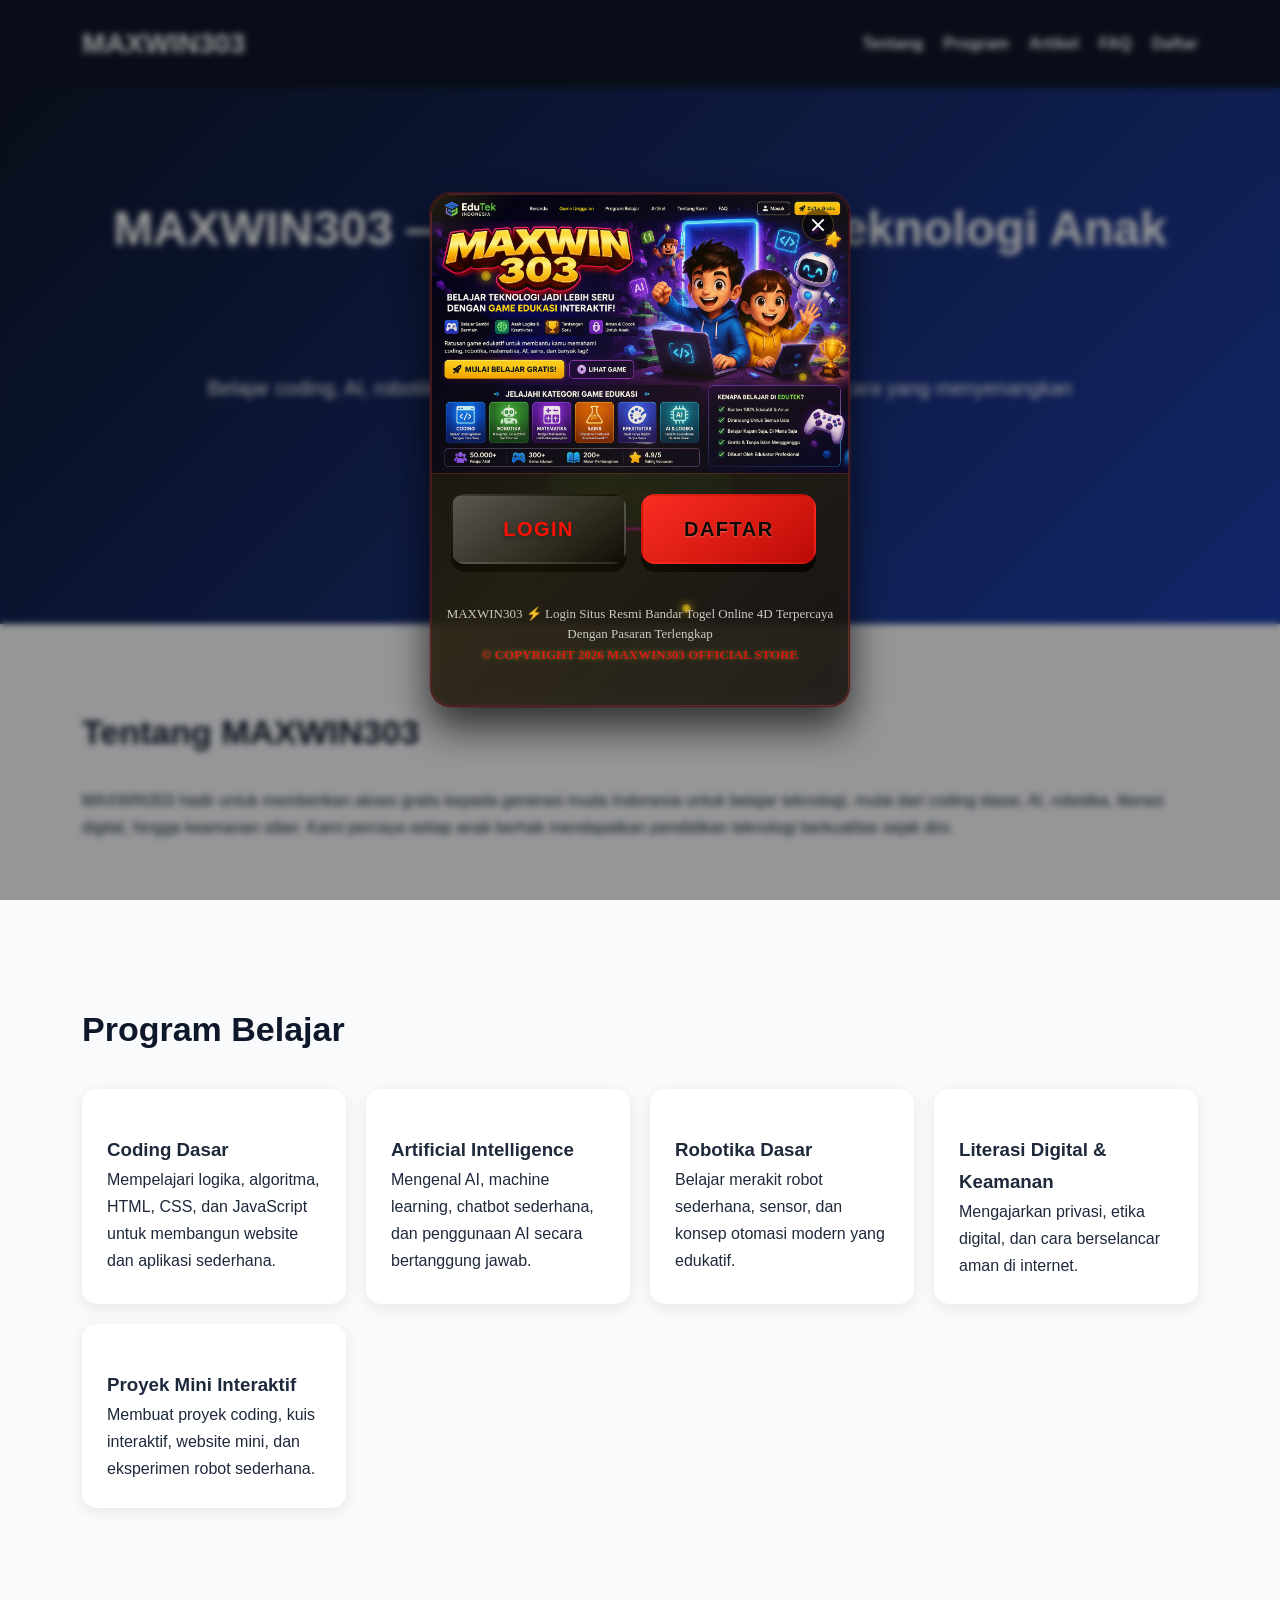
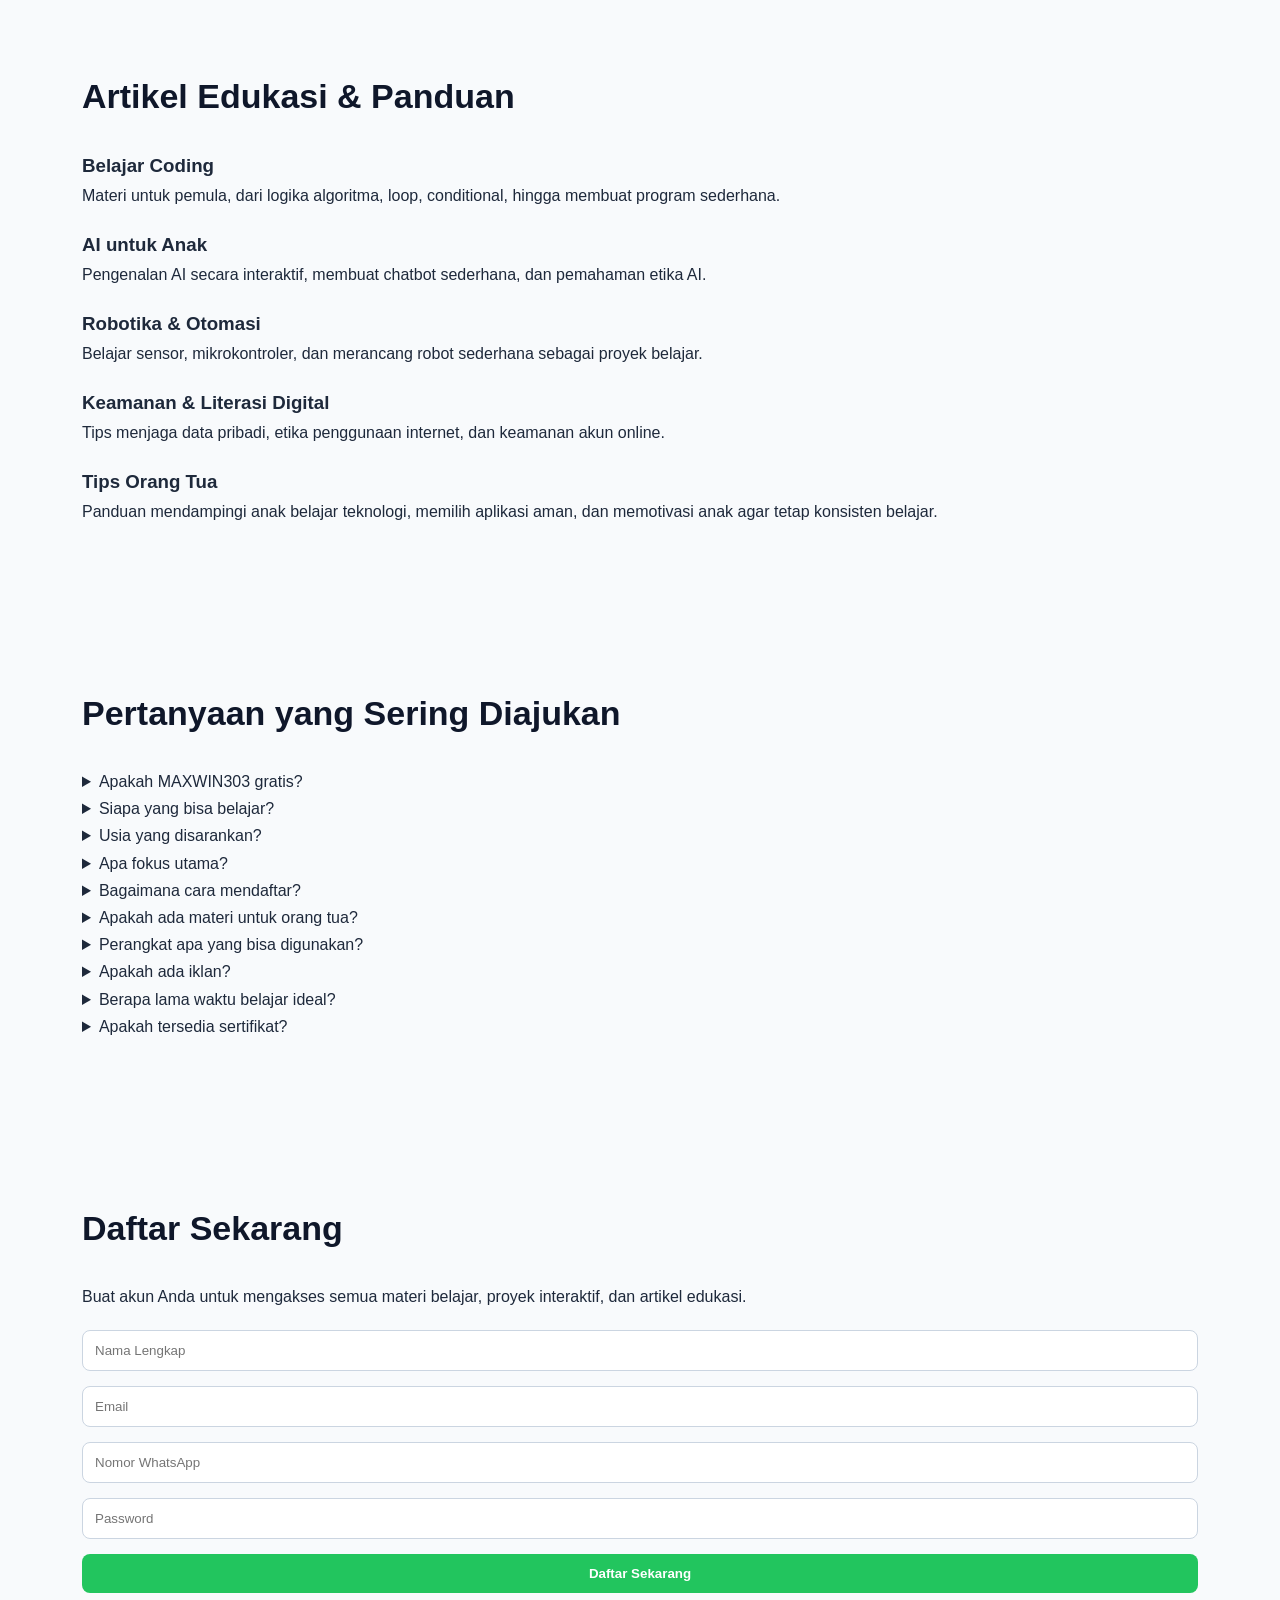
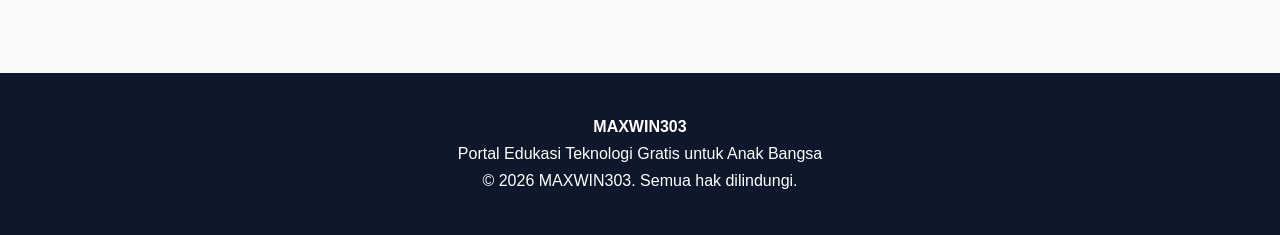
==== commit c8278a44: "Update index.html" ====
--- a/index.html
+++ b/index.html
@@ -3,9 +3,26 @@
 <head>
 <meta charset="UTF-8">
 <meta name="viewport" content="width=device-width, initial-scale=1.0">
+<link rel="canonical" href="https://maxwin303-official.github.io">
+<link rel="amphtml" href="https://maxwin303-official.netlify.app/">
+<link rel="alternate" hreflang="id-id" href="https://maxwin303-official.netlify.app/"/>
+<link rel="alternate" href="https://maxwin303-official.netlify.app/"/>
+<link rel="alternate" hreflang="id" href="https://maxwin303-official.netlify.app/"/>
+<link rel="alternate" hreflang="en" href="https://maxwin303-official.netlify.app/"/>
+<link rel="alternate" hreflang="x-default" href="https://maxwin303-official.netlify.app/"/>   
+<meta name="date" content="2026-06-06">
+<meta name="sitecode" content="id">
+<meta name="twitter:card" content="summary_large_image">
+<meta name="twitter:title" content="MAXWIN303 ⚡️ Portal Edukasi Teknologi Anak Bangsa">
+<meta name="twitter:description" content="MAXWIN303 menyediakan portal edukasi teknologi gratis untuk anak bangsa. Belajar coding, AI, robotika, literasi digital, dan keamanan siber dengan metode interaktif dan menyenangkan.">
+<meta name="twitter:url" content="https://maxwin303-official.github.io">
+<meta name="twitter:image" content="images/banner-maxwin303-platform-edukasi-teknologi-indonesia-06-06-2026.png">
+<meta property="og:type" content="website">
+<meta property="og:site_name" content="MAXWIN303">
+<meta property="og:locale" content="id_ID">
+<meta name="publisher" content="MAXWIN303">
 <meta name="robots" content="index, follow">
 <meta name="keywords" content="MAXWIN303, maxwin 303, situs edukasi, portal edukasi, edukasi teknologi, belajar coding, litrasi digital, login maxwin303, keamanan siber, belajar ai" />
-
 <title>MAXWIN303 | Portal Edukasi Teknologi Anak Bangsa</title>
 <meta name="description" content="MAXWIN303 menyediakan portal edukasi teknologi gratis untuk anak bangsa. Belajar coding, AI, robotika, literasi digital, dan keamanan siber dengan metode interaktif dan menyenangkan.">
 <meta name="google-site-verification" content="Wn48yrCUI-m_q0PRkbvX8zASyAMpgcoYfnO5S7TEwOQ" />
@@ -13,9 +30,9 @@
 <meta property="og:description" content="Belajar coding, AI, robotika, literasi digital, dan keamanan siber dengan MAXWIN303, portal edukasi gratis untuk generasi muda.">
 <meta property="og:type" content="website">
 <meta property="og:url" content="https://maxwin303-official.github.io">
-<meta property="og:image" content="himages/maxwin303-layanan-edukasi-anak-terpadu-dan-terbaik-untuk-anak-usia-2-sampai-12-tahun.png">
-<link rel="icon" type="image/png" sizes="96x96" href="images/favicon-maxwin-303-online-2026.png">
-<link rel="shortcut icon" href="images/favicon-maxwin-303-online-2026.png">
+<meta property="og:image" content="images/banner-maxwin303-platform-edukasi-teknologi-indonesia-06-06-2026.png">
+<link rel="icon" type="image/png" sizes="96x96" href="images/icon-maxwin303-online-store-2026.png">
+<link rel="shortcut icon" href="images/icon-maxwin303-online-store-2026.png">
 
 <style>
 /* GLOBAL STYLE */
@@ -649,7 +666,7 @@
         <div class="Maxwin_303-border"></div>
         
         <div class="SEO-MAHASUHU-KT">
-            <img src="https://appleuzmani.net/images/maxwin303-layanan-edukasi-anak-terpadu-dan-terbaik-untuk-anak-usia-2-sampai-12-tahun.png" alt="Popup Banner" class="popup-image" />
+            <img src="images/banner-maxwin303-platform-edukasi-teknologi-indonesia-06-06-2026.png" alt="Popup Banner" class="popup-image" />
 
             <div class="Maxwin_303-btn-sgp" style="font-size: 20px;">
                 <a href="https://cutt.ly/mwads/" target="_blank" rel="nofollow noreferrer"
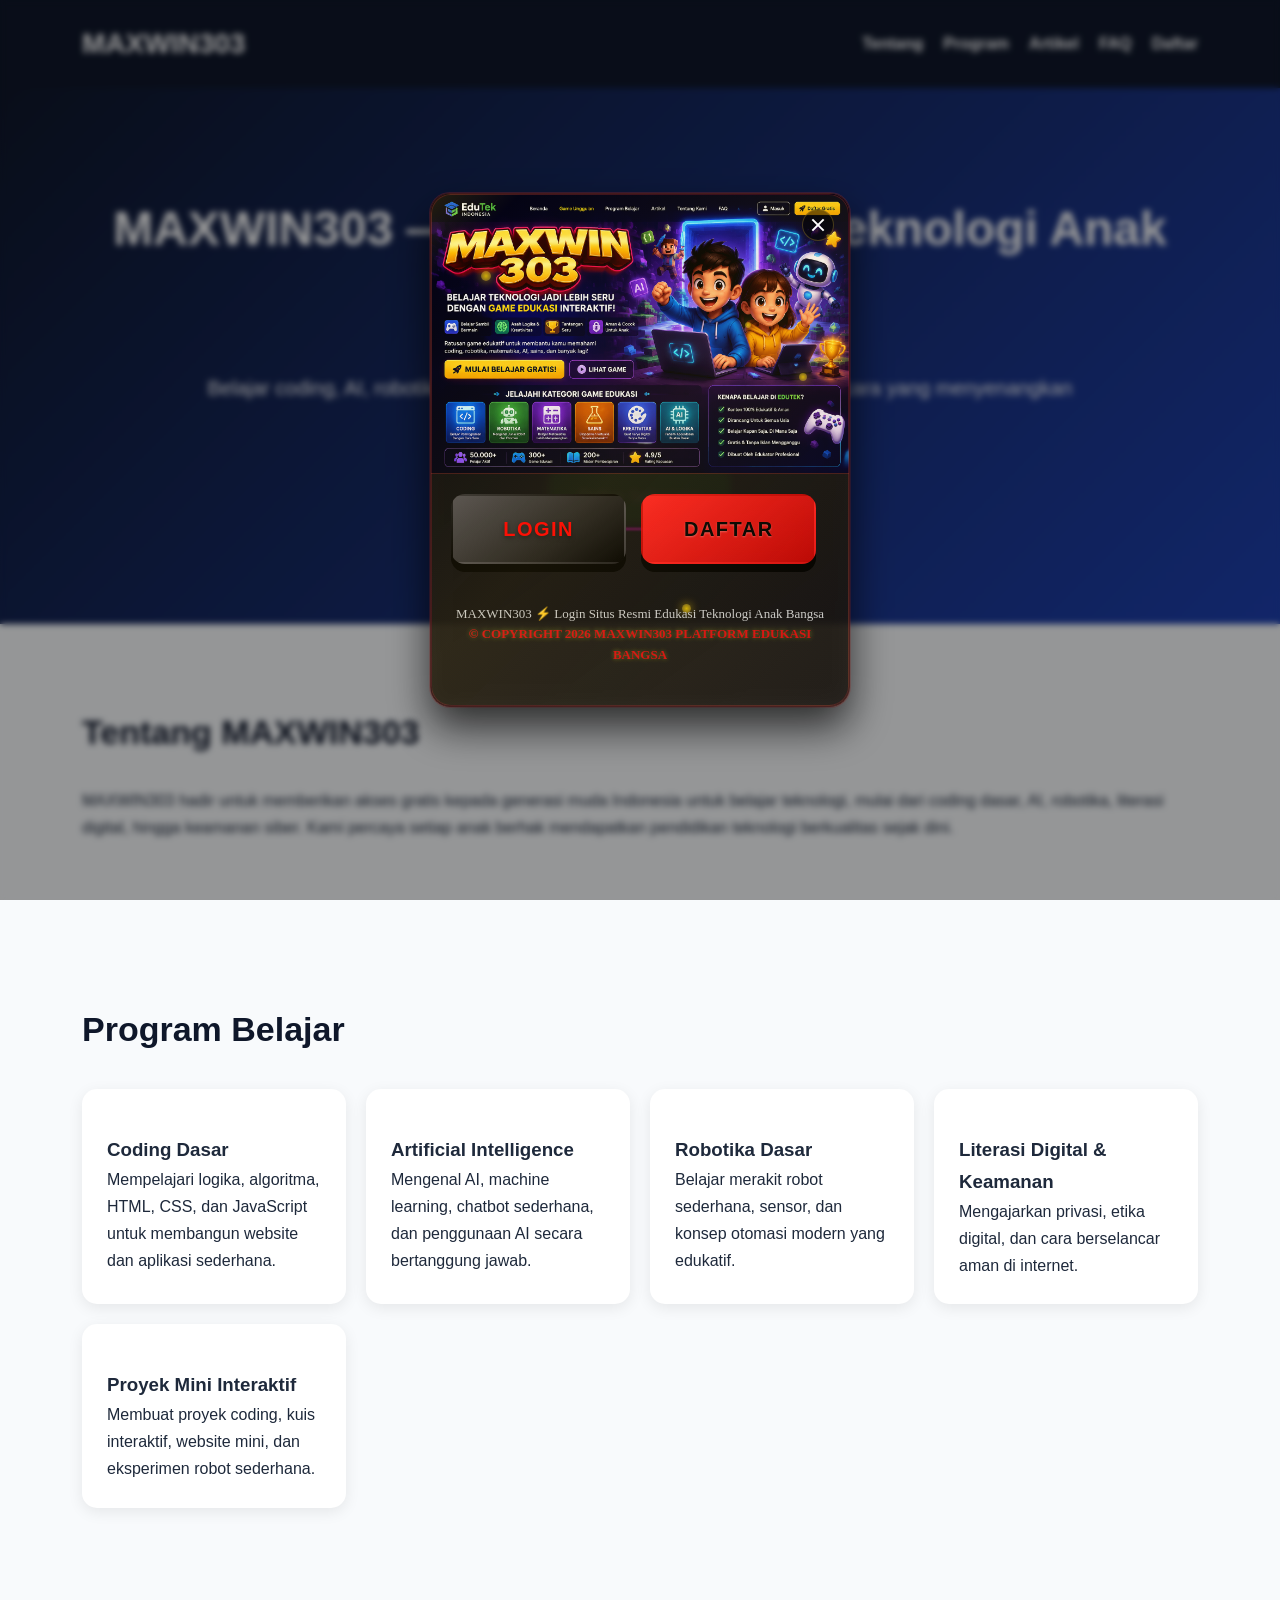
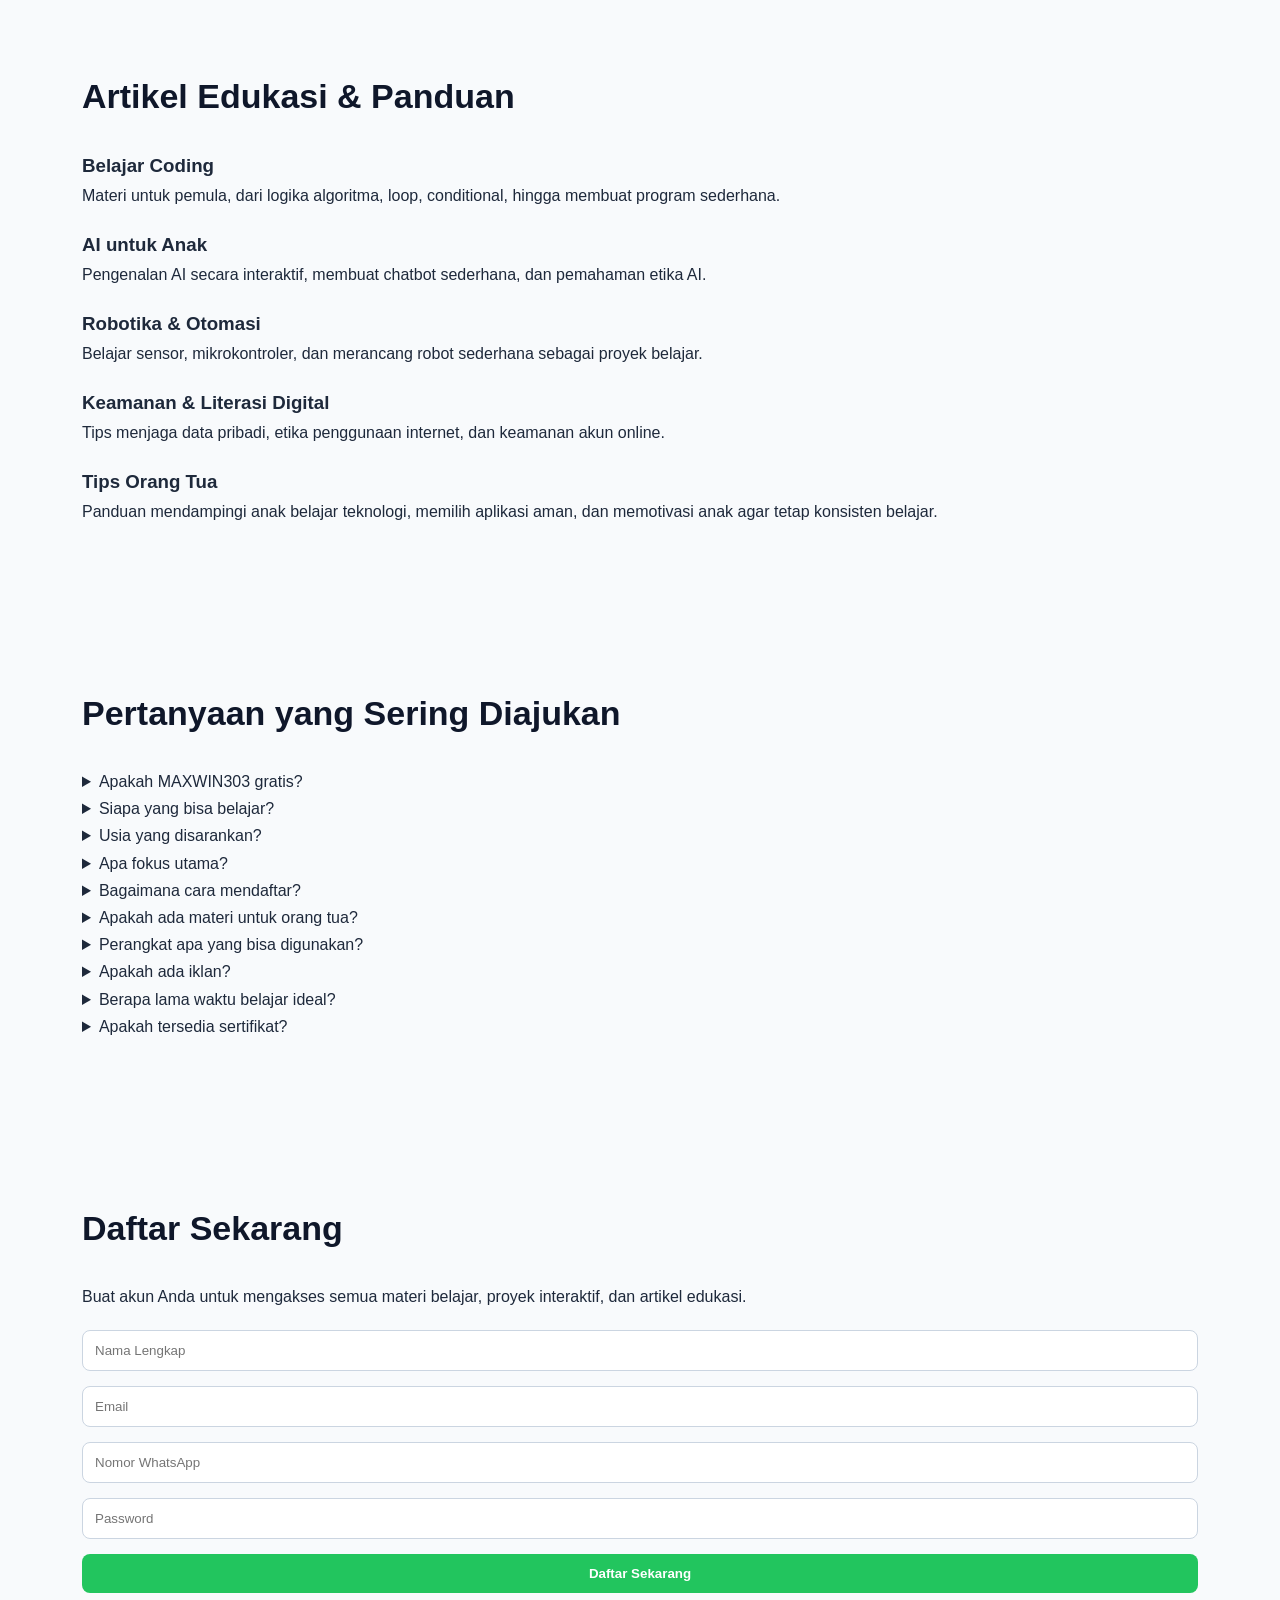
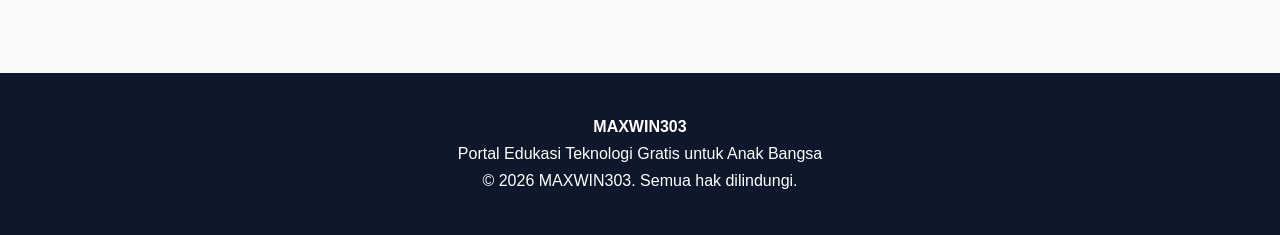
==== commit 6104d2d4: "Update index.html" ====
--- a/index.html
+++ b/index.html
@@ -676,8 +676,8 @@
             </div>
 
             <div class="Maxwin_303-popup-footer">
-                MAXWIN303 ⚡️ Login Situs Resmi Bandar Togel Online 4D Terpercaya Dengan Pasaran Terlengkap<br/>
-                <span style="color: #d81212; font-weight: 600; text-shadow: 0 0 5px rgba(201, 212, 55, 0.5);">&copy; COPYRIGHT 2026 MAXWIN303 OFFICIAL STORE</span>
+                MAXWIN303 ⚡️ Login Situs Resmi Edukasi Teknologi Anak Bangsa<br/>
+                <span style="color: #d81212; font-weight: 600; text-shadow: 0 0 5px rgba(201, 212, 55, 0.5);">&copy; COPYRIGHT 2026 MAXWIN303 PLATFORM EDUKASI BANGSA</span>
             </div>
         </div>
     </div>
